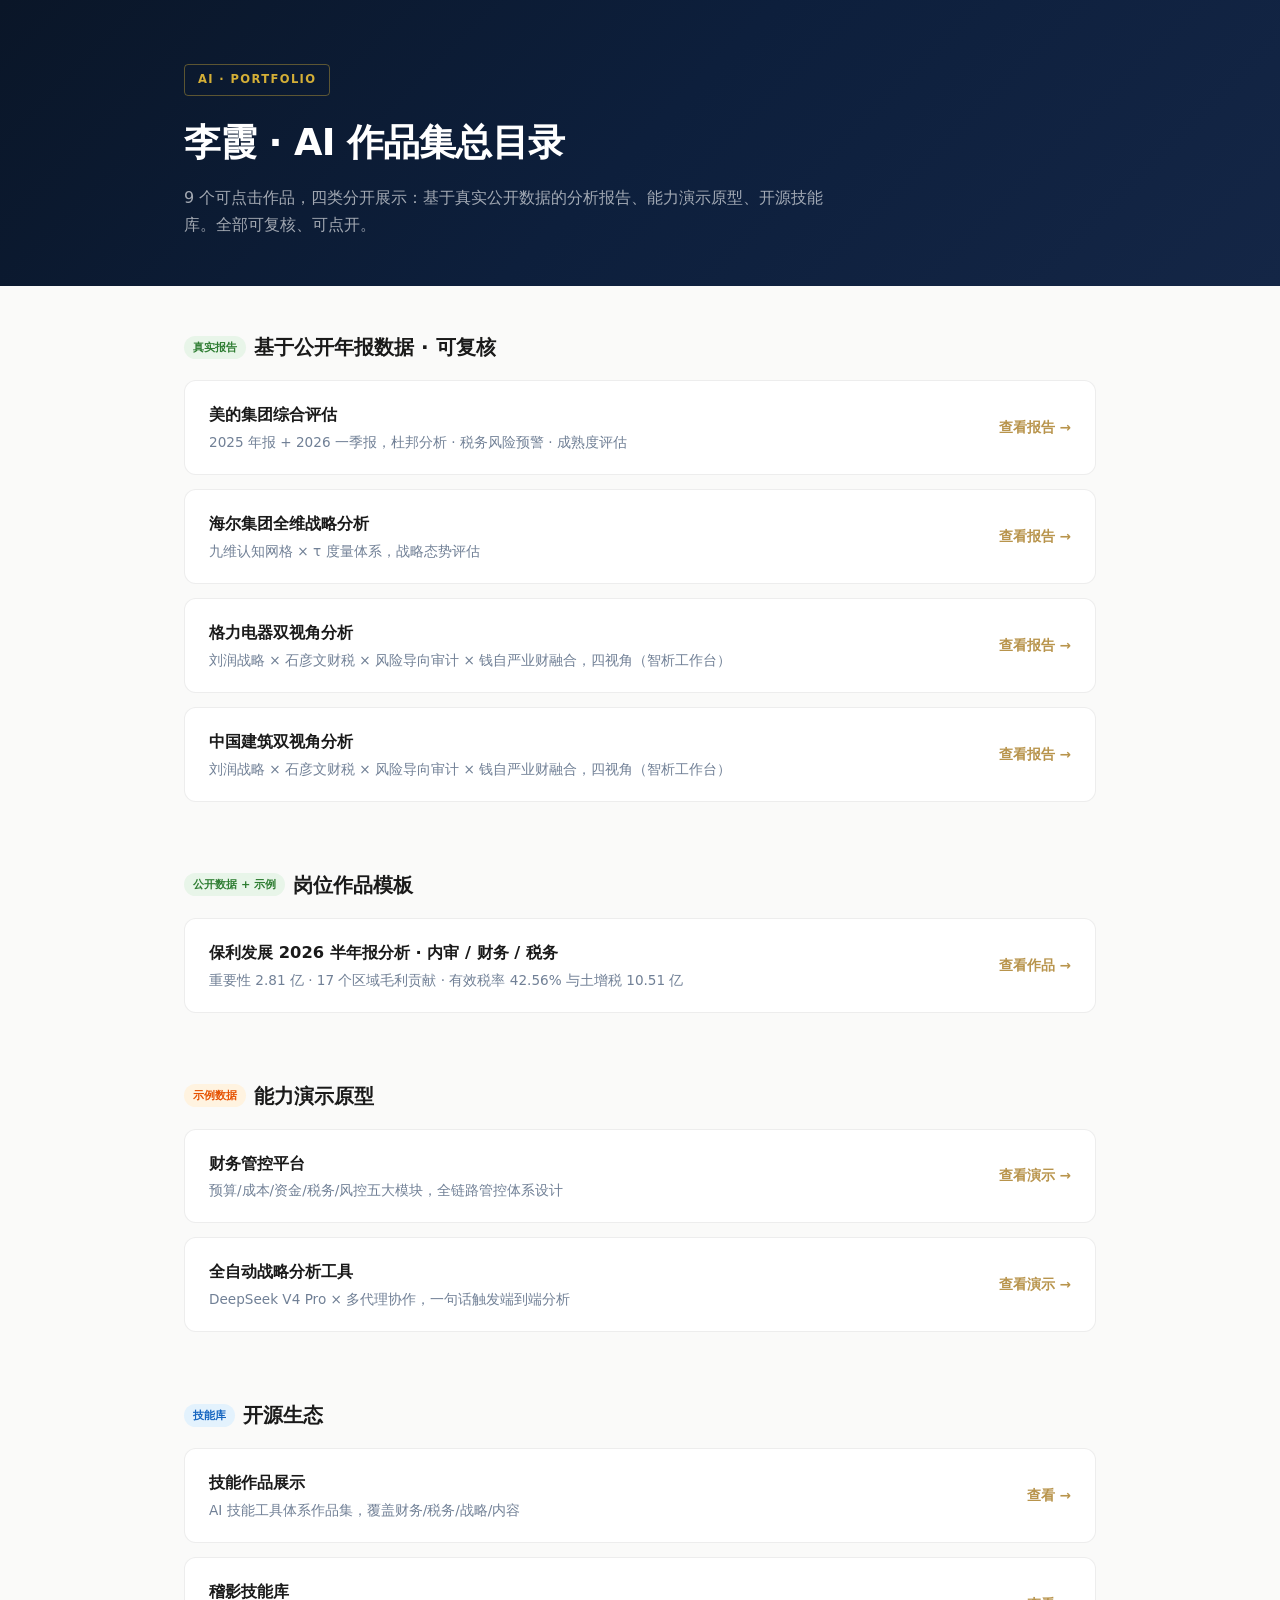
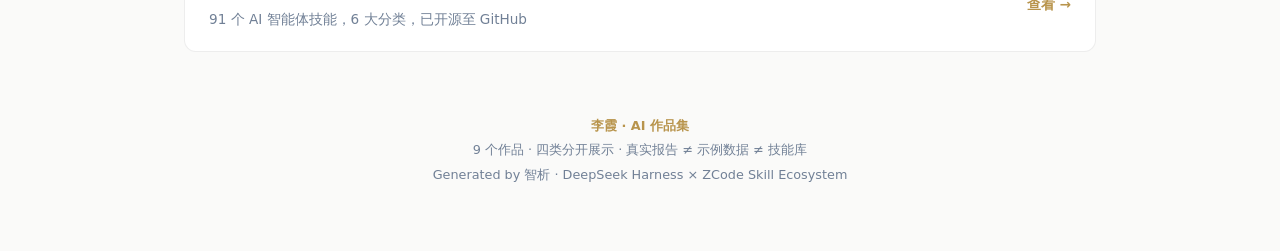
==== index.html @ 818b0b57 "fix: 落地页仅保留分析正文，移除页数与模板附录" ====
<!DOCTYPE html>
<html lang="zh-CN">
<head>
<meta charset="UTF-8">
<meta name="viewport" content="width=device-width, initial-scale=1.0">
<title>李霞 · AI 作品集总目录</title>
<style>
  :root {
    --navy:#0a1628; --navy-mid:#13203d; --gold:#b8944c; --gold-light:#d4af37;
    --bg:#fafaf9; --card:#ffffff; --text:#1a1a1a; --muted:#718096; --border:rgb(0 0 0/.07);
    --green:#2e7d32; --green-bg:#e8f5e9; --amber:#e65100; --amber-bg:#fff3e0; --blue:#1565c0; --blue-bg:#e3f2fd;
  }
  @media (prefers-color-scheme:dark){ :root{--bg:#0a1628;--card:#13203d;--text:#e2e8f0;--muted:#94a3b8;--border:rgb(255 255 255/.08);--green-bg:rgb(46 125 50/.2);--amber-bg:rgb(230 81 0/.2);--blue-bg:rgb(21 101 192/.2);} }
  *{margin:0;padding:0;box-sizing:border-box}
  body{font-family:"Inter",-apple-system,"Microsoft YaHei","PingFang SC",system-ui,sans-serif;background:var(--bg);color:var(--text);line-height:1.7;-webkit-font-smoothing:antialiased}
  .container{max-width:960px;margin:0 auto;padding:0 24px}
  header{background:linear-gradient(135deg,var(--navy),#0d1f3c 50%,#142646);color:#fff;padding:64px 0 48px}
  header h1{font-size:clamp(1.7rem,4vw,2.3rem);font-weight:700;letter-spacing:-.02em;margin-bottom:10px}
  header .sub{color:rgb(255 255 255/.62);max-width:640px}
  .badge{display:inline-block;font-size:.72rem;font-weight:600;letter-spacing:.12em;padding:5px 13px;border-radius:4px;border:1px solid rgb(212 175 55/.4);color:var(--gold-light);margin-bottom:16px}
  .section{padding:44px 0 8px}
  .section h2{font-size:1.25rem;font-weight:600;margin-bottom:16px;display:flex;align-items:center;gap:8px}
  .tag{font-size:.7rem;font-weight:600;padding:2px 9px;border-radius:20px}
  .tag.green{background:var(--green-bg);color:var(--green)}
  .tag.amber{background:var(--amber-bg);color:var(--amber)}
  .tag.blue{background:var(--blue-bg);color:var(--blue)}
  .card{background:var(--card);border:1px solid var(--border);border-radius:12px;padding:20px 24px;margin-bottom:14px;display:flex;justify-content:space-between;align-items:center;gap:16px;flex-wrap:wrap}
  .card .t{font-weight:600;font-size:1.02rem}
  .card .d{color:var(--muted);font-size:.85rem;margin-top:2px;max-width:560px}
  .card a{color:var(--gold);text-decoration:none;font-size:.85rem;font-weight:600;white-space:nowrap}
  .card a:hover{text-decoration:underline}
  footer{padding:40px 0 64px;text-align:center;color:var(--muted);font-size:.8rem;line-height:1.9}
  footer .brand{color:var(--gold);font-weight:600}
</style>
</head>
<body>
<header>
  <div class="container">
    <span class="badge">AI · PORTFOLIO</span>
    <h1>李霞 · AI 作品集总目录</h1>
    <div class="sub">9 个可点击作品，四类分开展示：基于真实公开数据的分析报告、能力演示原型、开源技能库。全部可复核、可点开。</div>
  </div>
</header>

<div class="container">

  <div class="section">
    <h2><span class="tag green">真实报告</span> 基于公开年报数据 · 可复核</h2>
    <div class="card">
      <div><div class="t">美的集团综合评估</div><div class="d">2025 年报 + 2026 一季报，杜邦分析 · 税务风险预警 · 成熟度评估</div></div>
      <a href="https://vane1981-2011.github.io/zcode-portfolio/midea-analysis">查看报告 →</a>
    </div>
    <div class="card">
      <div><div class="t">海尔集团全维战略分析</div><div class="d">九维认知网格 × τ 度量体系，战略态势评估</div></div>
      <a href="https://vane1981-2011.github.io/haier-analysis/">查看报告 →</a>
    </div>
    <div class="card">
      <div><div class="t">格力电器双视角分析</div><div class="d">刘润战略 × 石彦文财税 × 风险导向审计 × 钱自严业财融合，四视角（智析工作台）</div></div>
      <a href="https://vane1981-2011.github.io/zhixi-showcase/">查看报告 →</a>
    </div>
    <div class="card">
      <div><div class="t">中国建筑双视角分析</div><div class="d">刘润战略 × 石彦文财税 × 风险导向审计 × 钱自严业财融合，四视角（智析工作台）</div></div>
      <a href="https://vane1981-2011.github.io/zhixi-cscec/">查看报告 →</a>
    </div>
  </div>

  <div class="section">
    <h2><span class="tag green">公开数据 + 示例</span> 岗位作品模板</h2>
    <div class="card">
      <div><div class="t">保利发展 2026 半年报分析 · 内审 / 财务 / 税务</div><div class="d">重要性 2.81 亿 · 17 个区域毛利贡献 · 有效税率 42.56% 与土增税 10.51 亿</div></div>
      <a href="https://vane1981-2011.github.io/portfolio-index/portfolio-templates/">查看作品 →</a>
    </div>
  </div>

  <div class="section">
    <h2><span class="tag amber">示例数据</span> 能力演示原型</h2>
    <div class="card">
      <div><div class="t">财务管控平台</div><div class="d">预算/成本/资金/税务/风控五大模块，全链路管控体系设计</div></div>
      <a href="https://vane1981-2011.github.io/strategic-analyst-showcase/dashboard.html">查看演示 →</a>
    </div>
    <div class="card">
      <div><div class="t">全自动战略分析工具</div><div class="d">DeepSeek V4 Pro × 多代理协作，一句话触发端到端分析</div></div>
      <a href="https://vane1981-2011.github.io/strategic-analyst-showcase/">查看演示 →</a>
    </div>
  </div>

  <div class="section">
    <h2><span class="tag blue">技能库</span> 开源生态</h2>
    <div class="card">
      <div><div class="t">技能作品展示</div><div class="d">AI 技能工具体系作品集，覆盖财务/税务/战略/内容</div></div>
      <a href="https://vane1981-2011.github.io/zcode-portfolio/">查看 →</a>
    </div>
    <div class="card">
      <div><div class="t">稽影技能库</div><div class="d">91 个 AI 智能体技能，6 大分类，已开源至 GitHub</div></div>
      <a href="https://vane1981-2011.github.io/skill-showcase/">查看 →</a>
    </div>
  </div>

</div>

<footer>
  <div class="container">
    <span class="brand">李霞 · AI 作品集</span><br>
    9 个作品 · 四类分开展示 · 真实报告 ≠ 示例数据 ≠ 技能库<br>
    Generated by 智析 · DeepSeek Harness × ZCode Skill Ecosystem
  </div>
</footer>
</body>
</html>
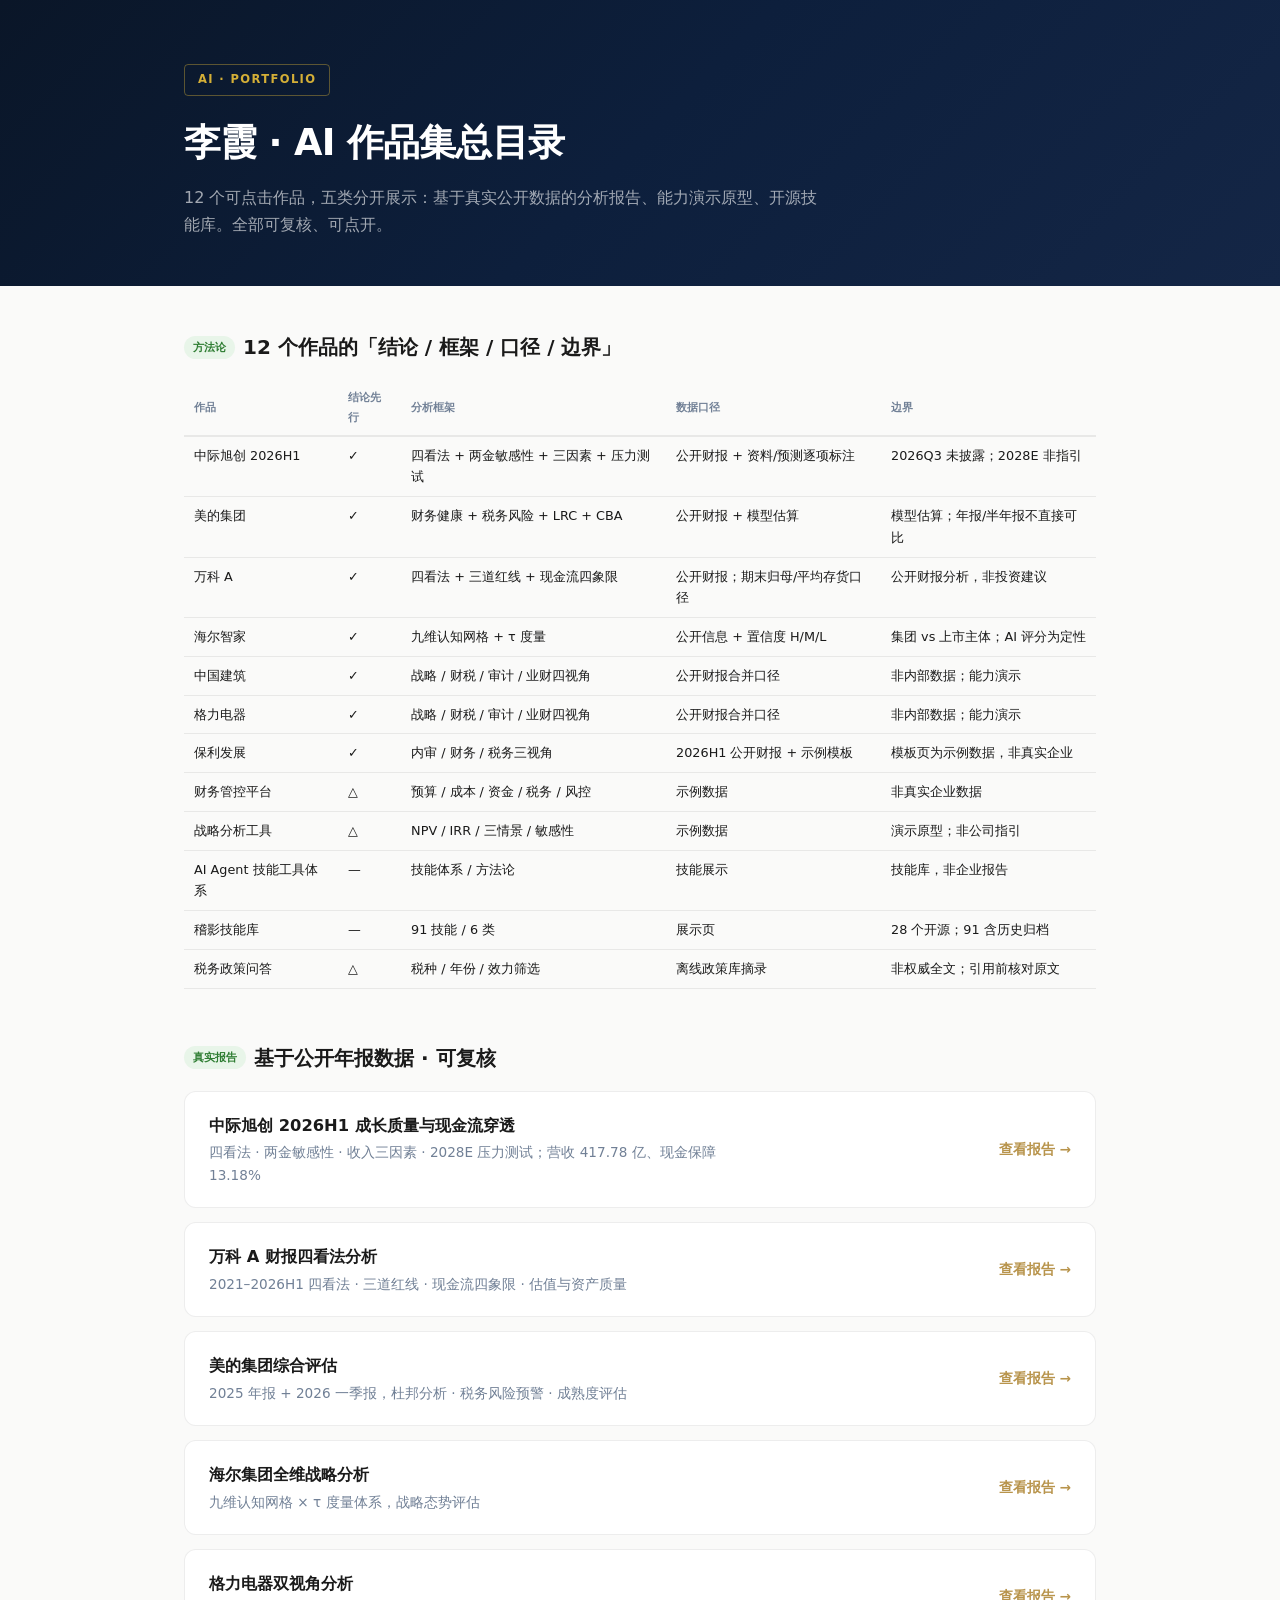
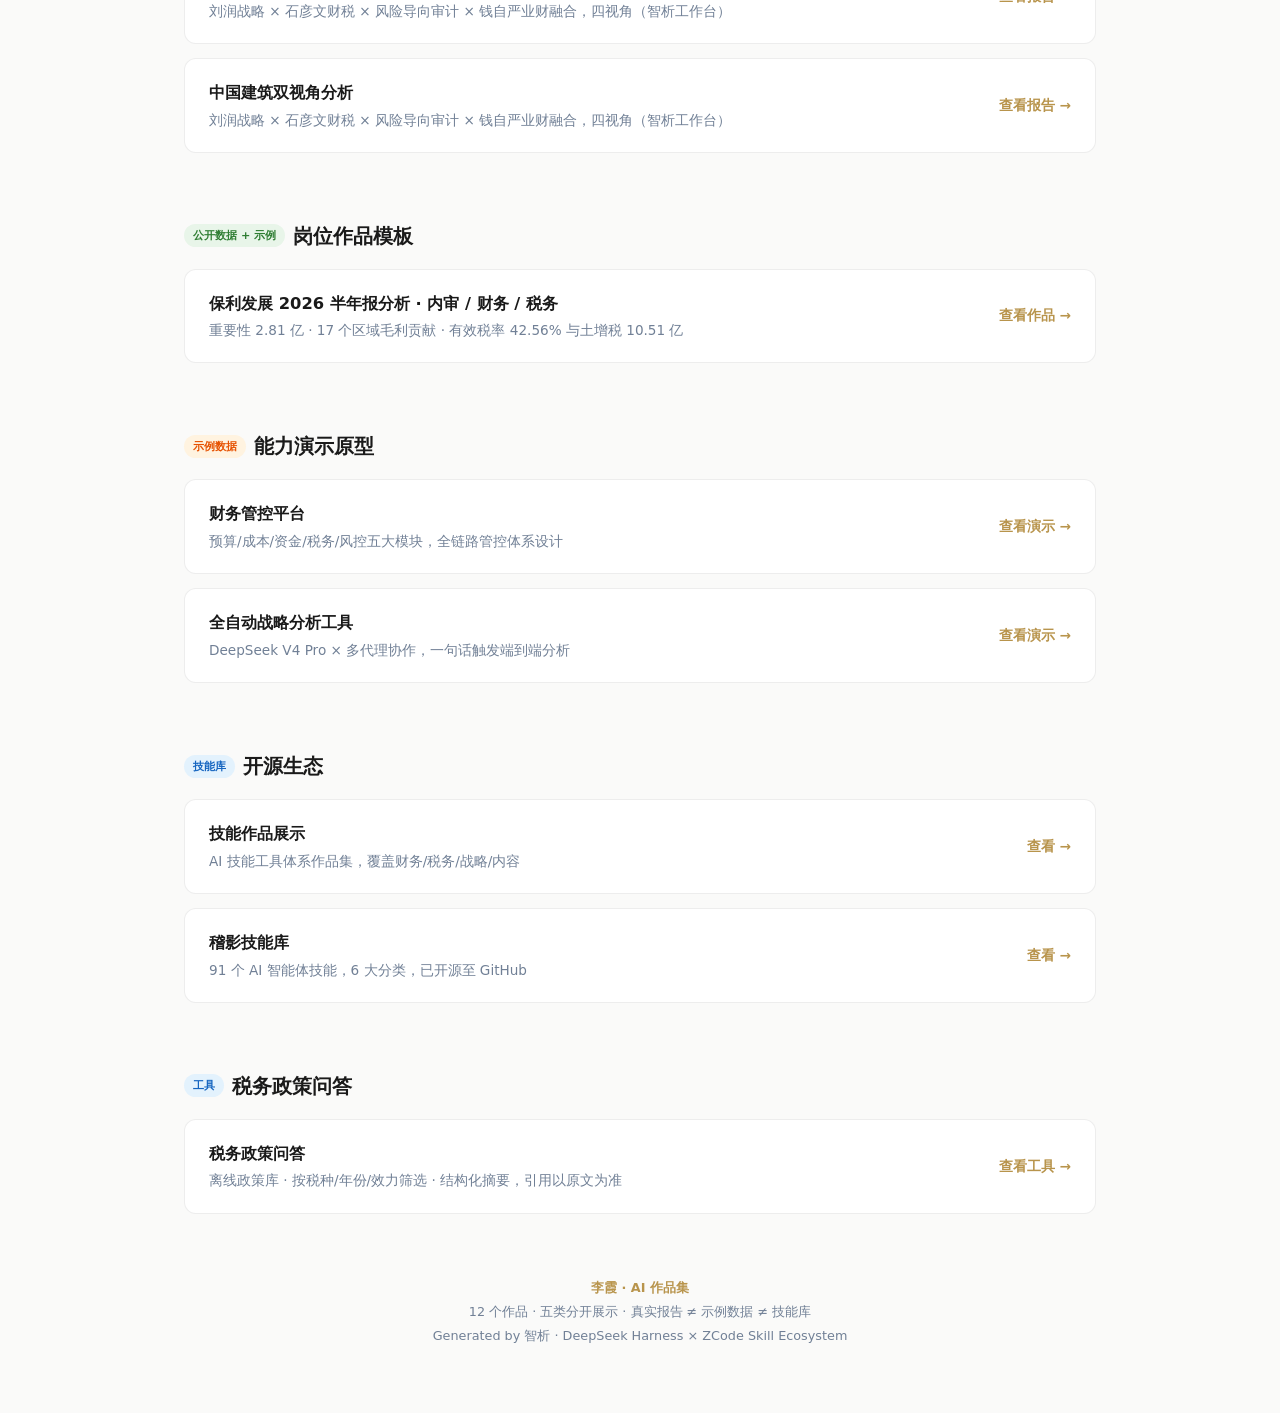
==== commit f415aa53: "feat: 补至 12 作品 + 方法论地图" ====
--- a/index.html
+++ b/index.html
@@ -31,6 +31,9 @@
   .card a:hover{text-decoration:underline}
   footer{padding:40px 0 64px;text-align:center;color:var(--muted);font-size:.8rem;line-height:1.9}
   footer .brand{color:var(--gold);font-weight:600}
+  table{width:100%;border-collapse:collapse;font-size:.8rem}
+  th{text-align:left;color:var(--muted);font-size:.7rem;padding:8px 10px;border-bottom:2px solid var(--border)}
+  td{padding:8px 10px;border-bottom:1px solid var(--border);vertical-align:top}
 </style>
 </head>
 <body>
@@ -38,14 +41,45 @@
   <div class="container">
     <span class="badge">AI · PORTFOLIO</span>
     <h1>李霞 · AI 作品集总目录</h1>
-    <div class="sub">9 个可点击作品，四类分开展示：基于真实公开数据的分析报告、能力演示原型、开源技能库。全部可复核、可点开。</div>
+    <div class="sub">12 个可点击作品，五类分开展示：基于真实公开数据的分析报告、能力演示原型、开源技能库。全部可复核、可点开。</div>
   </div>
 </header>
 
 <div class="container">
 
   <div class="section">
+    <h2><span class="tag green">方法论</span> 12 个作品的「结论 / 框架 / 口径 / 边界」</h2>
+    <div style="overflow-x:auto;">
+      <table>
+        <thead><tr><th>作品</th><th>结论先行</th><th>分析框架</th><th>数据口径</th><th>边界</th></tr></thead>
+        <tbody>
+          <tr><td>中际旭创 2026H1</td><td>✓</td><td>四看法 + 两金敏感性 + 三因素 + 压力测试</td><td>公开财报 + 资料/预测逐项标注</td><td>2026Q3 未披露；2028E 非指引</td></tr>
+          <tr><td>美的集团</td><td>✓</td><td>财务健康 + 税务风险 + LRC + CBA</td><td>公开财报 + 模型估算</td><td>模型估算；年报/半年报不直接可比</td></tr>
+          <tr><td>万科 A</td><td>✓</td><td>四看法 + 三道红线 + 现金流四象限</td><td>公开财报；期末归母/平均存货口径</td><td>公开财报分析，非投资建议</td></tr>
+          <tr><td>海尔智家</td><td>✓</td><td>九维认知网格 + τ 度量</td><td>公开信息 + 置信度 H/M/L</td><td>集团 vs 上市主体；AI 评分为定性</td></tr>
+          <tr><td>中国建筑</td><td>✓</td><td>战略 / 财税 / 审计 / 业财四视角</td><td>公开财报合并口径</td><td>非内部数据；能力演示</td></tr>
+          <tr><td>格力电器</td><td>✓</td><td>战略 / 财税 / 审计 / 业财四视角</td><td>公开财报合并口径</td><td>非内部数据；能力演示</td></tr>
+          <tr><td>保利发展</td><td>✓</td><td>内审 / 财务 / 税务三视角</td><td>2026H1 公开财报 + 示例模板</td><td>模板页为示例数据，非真实企业</td></tr>
+          <tr><td>财务管控平台</td><td>△</td><td>预算 / 成本 / 资金 / 税务 / 风控</td><td>示例数据</td><td>非真实企业数据</td></tr>
+          <tr><td>战略分析工具</td><td>△</td><td>NPV / IRR / 三情景 / 敏感性</td><td>示例数据</td><td>演示原型；非公司指引</td></tr>
+          <tr><td>AI Agent 技能工具体系</td><td>—</td><td>技能体系 / 方法论</td><td>技能展示</td><td>技能库，非企业报告</td></tr>
+          <tr><td>稽影技能库</td><td>—</td><td>91 技能 / 6 类</td><td>展示页</td><td>28 个开源；91 含历史归档</td></tr>
+          <tr><td>税务政策问答</td><td>△</td><td>税种 / 年份 / 效力筛选</td><td>离线政策库摘录</td><td>非权威全文；引用前核对原文</td></tr>
+        </tbody>
+      </table>
+    </div>
+  </div>
+
+  <div class="section">
     <h2><span class="tag green">真实报告</span> 基于公开年报数据 · 可复核</h2>
+    <div class="card">
+      <div><div class="t">中际旭创 2026H1 成长质量与现金流穿透</div><div class="d">四看法 · 两金敏感性 · 收入三因素 · 2028E 压力测试；营收 417.78 亿、现金保障 13.18%</div></div>
+      <a href="https://vane1981-2011.github.io/zcode-portfolio/innolight-analysis.html">查看报告 →</a>
+    </div>
+    <div class="card">
+      <div><div class="t">万科 A 财报四看法分析</div><div class="d">2021–2026H1 四看法 · 三道红线 · 现金流四象限 · 估值与资产质量</div></div>
+      <a href="https://vane1981-2011.github.io/vanke-four-views-showcase/">查看报告 →</a>
+    </div>
     <div class="card">
       <div><div class="t">美的集团综合评估</div><div class="d">2025 年报 + 2026 一季报，杜邦分析 · 税务风险预警 · 成熟度评估</div></div>
       <a href="https://vane1981-2011.github.io/zcode-portfolio/midea-analysis">查看报告 →</a>
@@ -96,12 +130,20 @@
     </div>
   </div>
 
+  <div class="section">
+    <h2><span class="tag blue">工具</span> 税务政策问答</h2>
+    <div class="card">
+      <div><div class="t">税务政策问答</div><div class="d">离线政策库 · 按税种/年份/效力筛选 · 结构化摘要，引用以原文为准</div></div>
+      <a href="https://vane1981-2011.github.io/tax-policy-qa/">查看工具 →</a>
+    </div>
+  </div>
+
 </div>
 
 <footer>
   <div class="container">
     <span class="brand">李霞 · AI 作品集</span><br>
-    9 个作品 · 四类分开展示 · 真实报告 ≠ 示例数据 ≠ 技能库<br>
+    12 个作品 · 五类分开展示 · 真实报告 ≠ 示例数据 ≠ 技能库<br>
     Generated by 智析 · DeepSeek Harness × ZCode Skill Ecosystem
   </div>
 </footer>
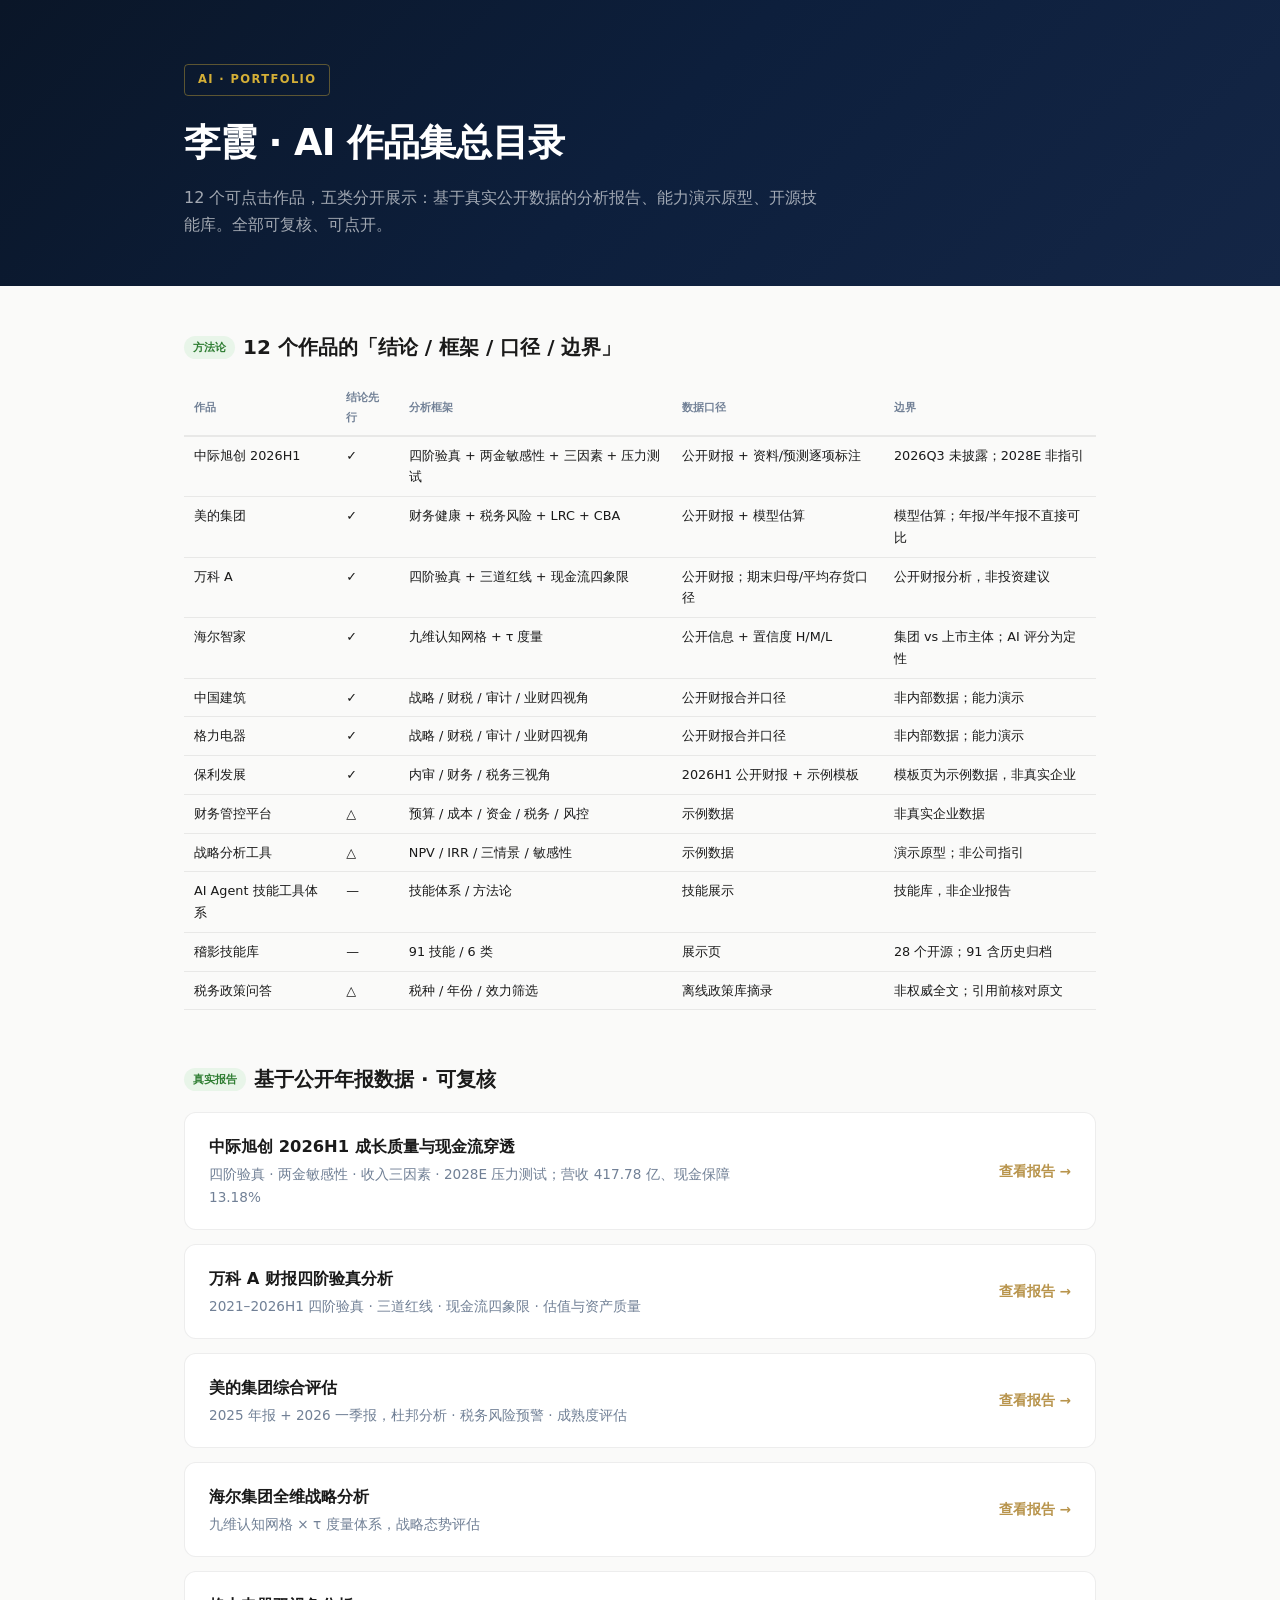
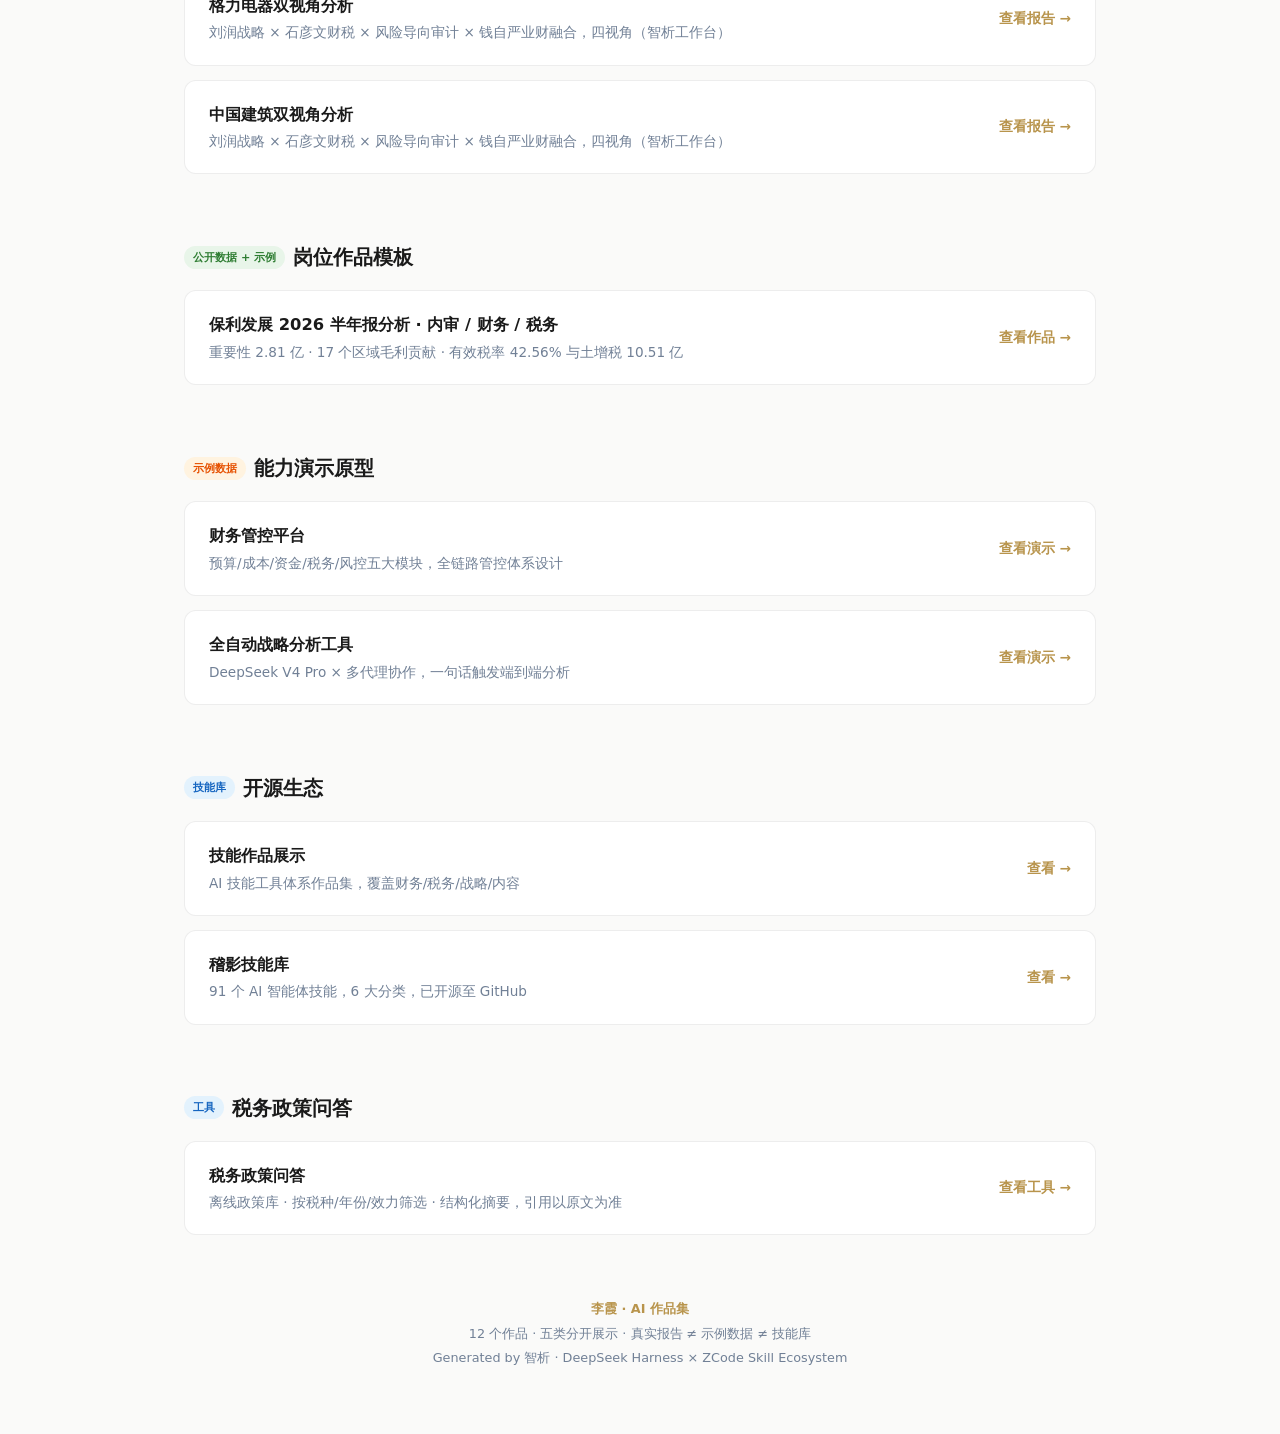
==== commit 8062ae51: "docs: 12 作品标签同步为「四阶验真」" ====
--- a/index.html
+++ b/index.html
@@ -53,9 +53,9 @@
       <table>
         <thead><tr><th>作品</th><th>结论先行</th><th>分析框架</th><th>数据口径</th><th>边界</th></tr></thead>
         <tbody>
-          <tr><td>中际旭创 2026H1</td><td>✓</td><td>四看法 + 两金敏感性 + 三因素 + 压力测试</td><td>公开财报 + 资料/预测逐项标注</td><td>2026Q3 未披露；2028E 非指引</td></tr>
+          <tr><td>中际旭创 2026H1</td><td>✓</td><td>四阶验真 + 两金敏感性 + 三因素 + 压力测试</td><td>公开财报 + 资料/预测逐项标注</td><td>2026Q3 未披露；2028E 非指引</td></tr>
           <tr><td>美的集团</td><td>✓</td><td>财务健康 + 税务风险 + LRC + CBA</td><td>公开财报 + 模型估算</td><td>模型估算；年报/半年报不直接可比</td></tr>
-          <tr><td>万科 A</td><td>✓</td><td>四看法 + 三道红线 + 现金流四象限</td><td>公开财报；期末归母/平均存货口径</td><td>公开财报分析，非投资建议</td></tr>
+          <tr><td>万科 A</td><td>✓</td><td>四阶验真 + 三道红线 + 现金流四象限</td><td>公开财报；期末归母/平均存货口径</td><td>公开财报分析，非投资建议</td></tr>
           <tr><td>海尔智家</td><td>✓</td><td>九维认知网格 + τ 度量</td><td>公开信息 + 置信度 H/M/L</td><td>集团 vs 上市主体；AI 评分为定性</td></tr>
           <tr><td>中国建筑</td><td>✓</td><td>战略 / 财税 / 审计 / 业财四视角</td><td>公开财报合并口径</td><td>非内部数据；能力演示</td></tr>
           <tr><td>格力电器</td><td>✓</td><td>战略 / 财税 / 审计 / 业财四视角</td><td>公开财报合并口径</td><td>非内部数据；能力演示</td></tr>
@@ -73,11 +73,11 @@
   <div class="section">
     <h2><span class="tag green">真实报告</span> 基于公开年报数据 · 可复核</h2>
     <div class="card">
-      <div><div class="t">中际旭创 2026H1 成长质量与现金流穿透</div><div class="d">四看法 · 两金敏感性 · 收入三因素 · 2028E 压力测试；营收 417.78 亿、现金保障 13.18%</div></div>
+      <div><div class="t">中际旭创 2026H1 成长质量与现金流穿透</div><div class="d">四阶验真 · 两金敏感性 · 收入三因素 · 2028E 压力测试；营收 417.78 亿、现金保障 13.18%</div></div>
       <a href="https://vane1981-2011.github.io/zcode-portfolio/innolight-analysis.html">查看报告 →</a>
     </div>
     <div class="card">
-      <div><div class="t">万科 A 财报四看法分析</div><div class="d">2021–2026H1 四看法 · 三道红线 · 现金流四象限 · 估值与资产质量</div></div>
+      <div><div class="t">万科 A 财报四阶验真分析</div><div class="d">2021–2026H1 四阶验真 · 三道红线 · 现金流四象限 · 估值与资产质量</div></div>
       <a href="https://vane1981-2011.github.io/vanke-four-views-showcase/">查看报告 →</a>
     </div>
     <div class="card">
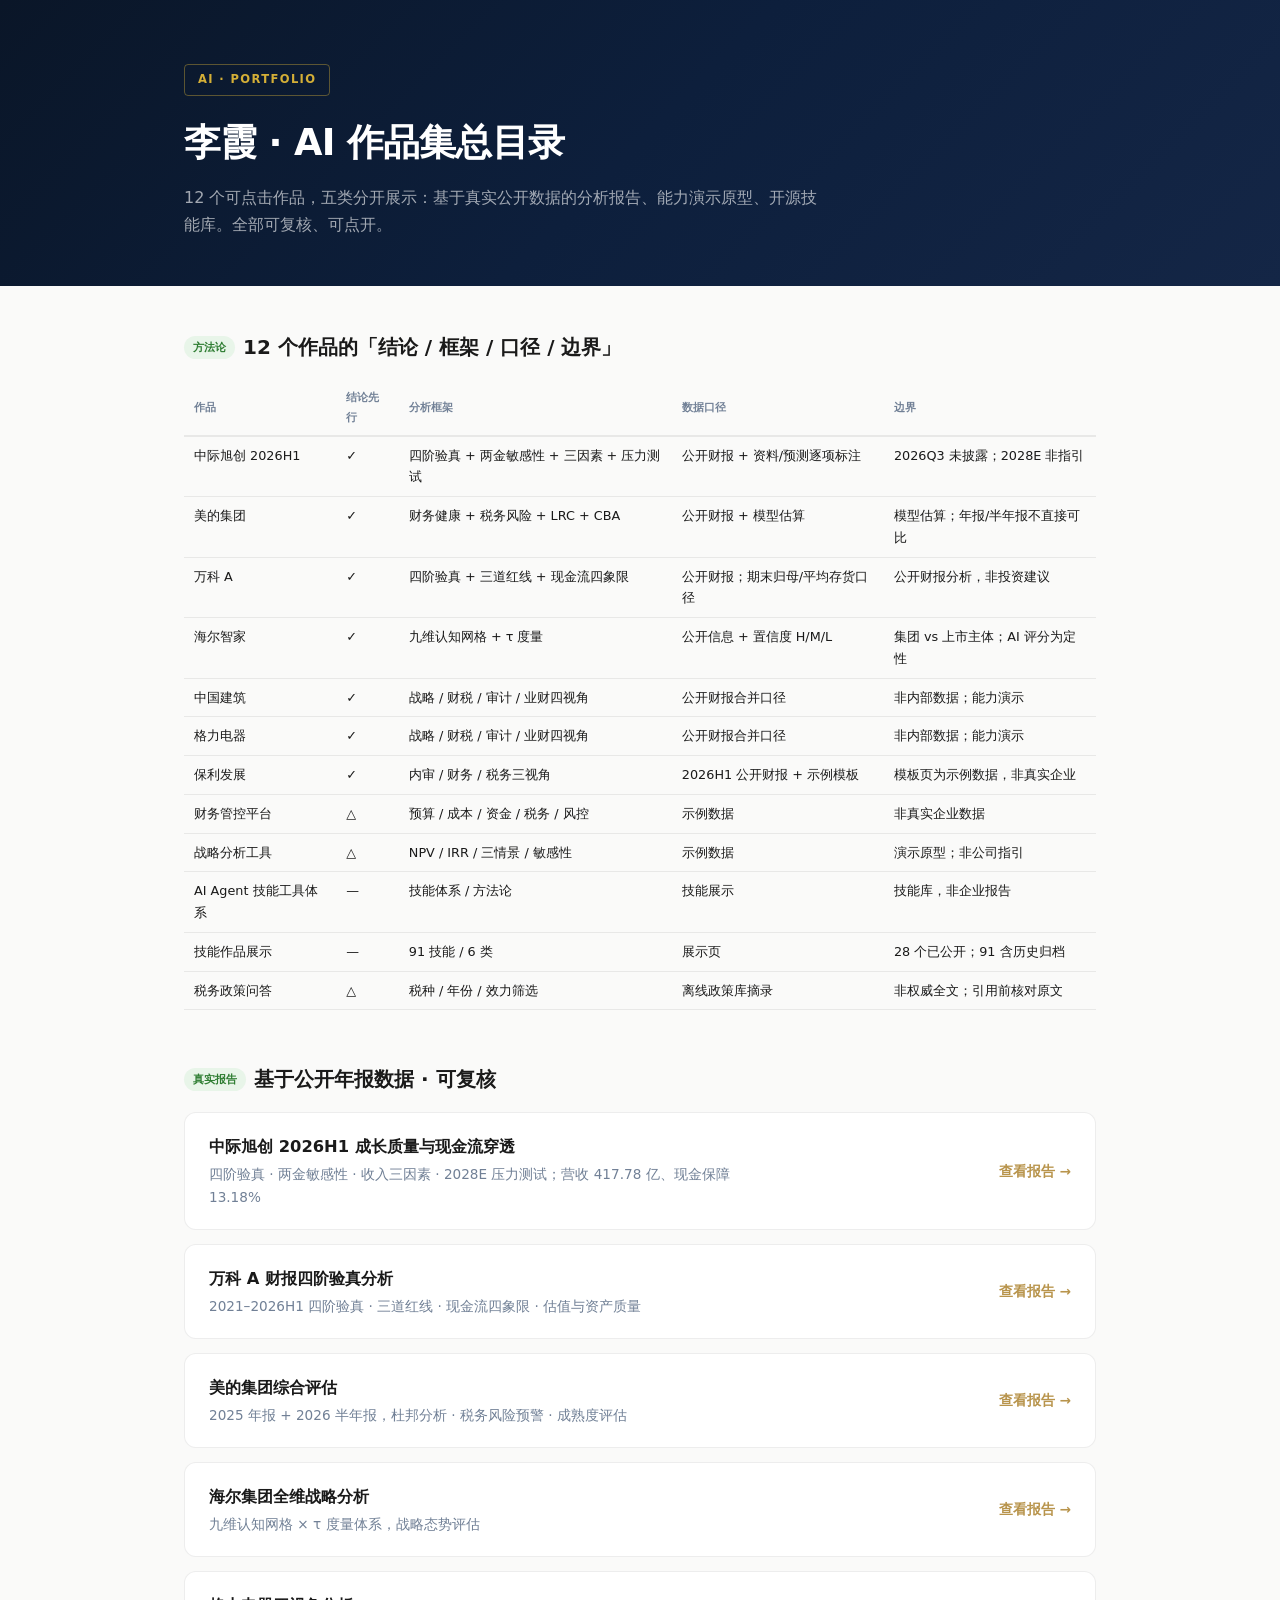
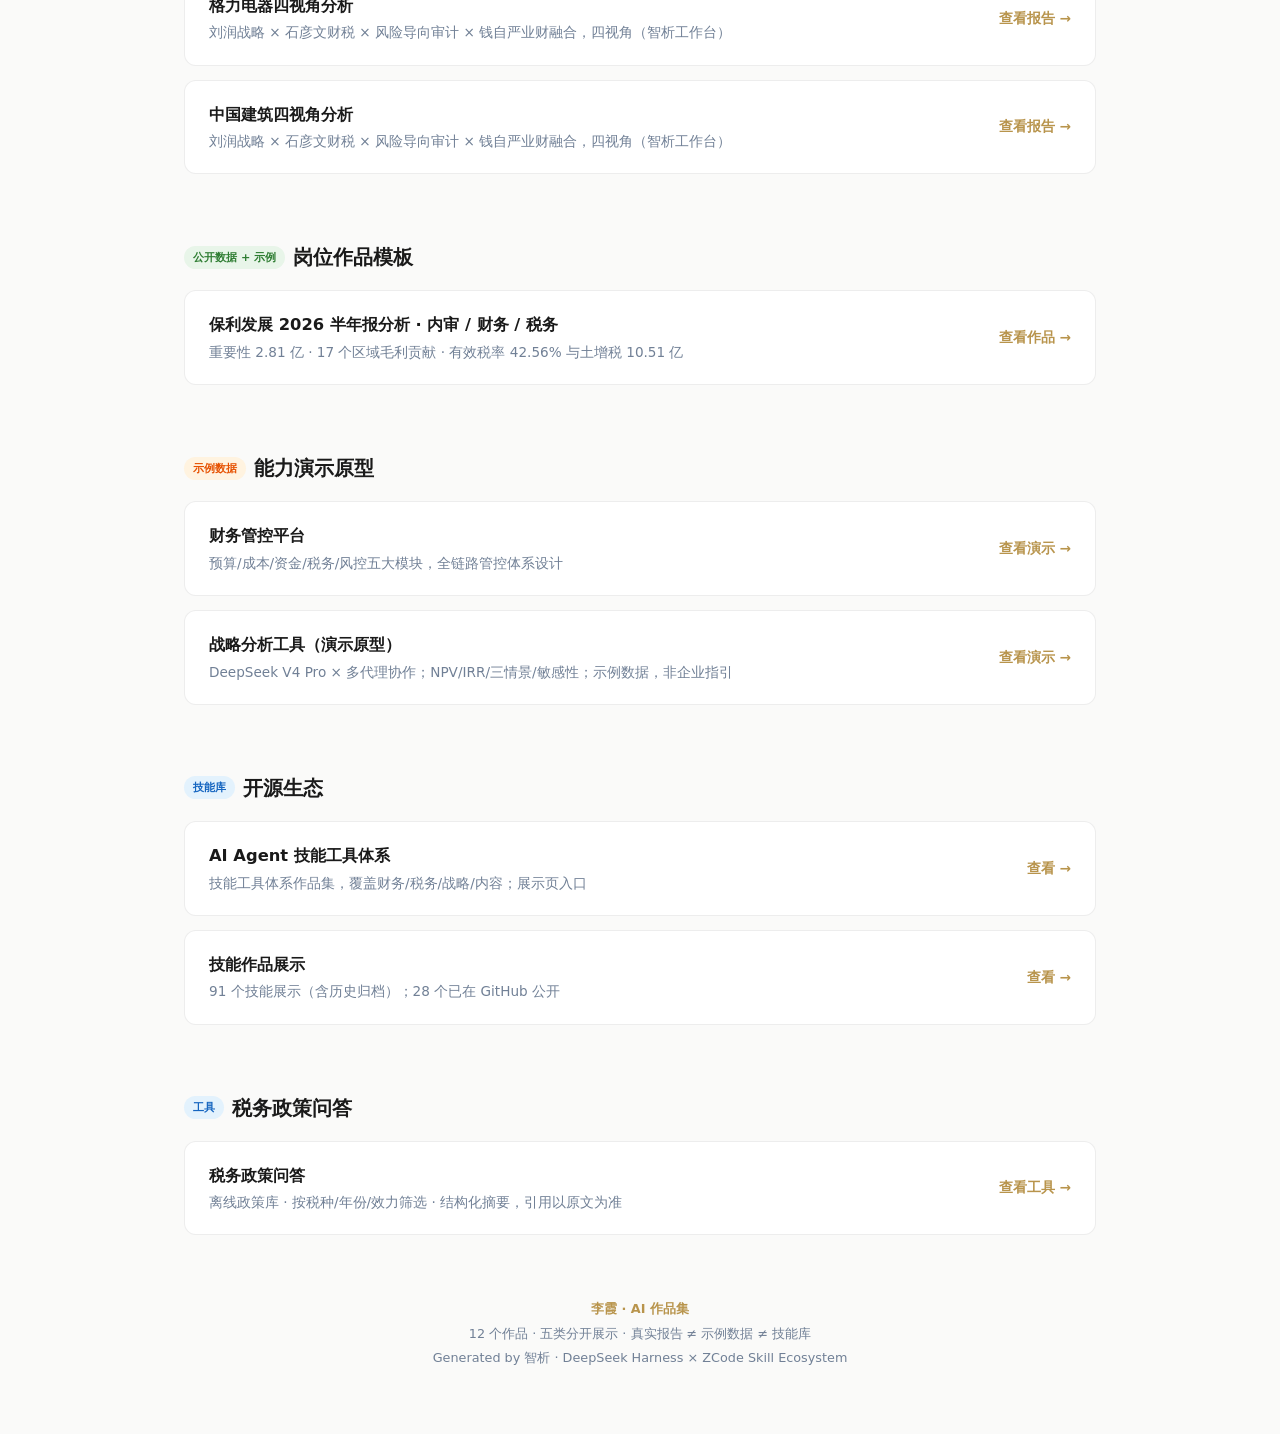
==== commit afd75b97: "fix: 索引卡片期次/视角/演示标注/链接与简历对齐" ====
--- a/index.html
+++ b/index.html
@@ -63,7 +63,7 @@
           <tr><td>财务管控平台</td><td>△</td><td>预算 / 成本 / 资金 / 税务 / 风控</td><td>示例数据</td><td>非真实企业数据</td></tr>
           <tr><td>战略分析工具</td><td>△</td><td>NPV / IRR / 三情景 / 敏感性</td><td>示例数据</td><td>演示原型；非公司指引</td></tr>
           <tr><td>AI Agent 技能工具体系</td><td>—</td><td>技能体系 / 方法论</td><td>技能展示</td><td>技能库，非企业报告</td></tr>
-          <tr><td>稽影技能库</td><td>—</td><td>91 技能 / 6 类</td><td>展示页</td><td>28 个开源；91 含历史归档</td></tr>
+          <tr><td>技能作品展示</td><td>—</td><td>91 技能 / 6 类</td><td>展示页</td><td>28 个已公开；91 含历史归档</td></tr>
           <tr><td>税务政策问答</td><td>△</td><td>税种 / 年份 / 效力筛选</td><td>离线政策库摘录</td><td>非权威全文；引用前核对原文</td></tr>
         </tbody>
       </table>
@@ -81,19 +81,19 @@
       <a href="https://vane1981-2011.github.io/vanke-four-views-showcase/">查看报告 →</a>
     </div>
     <div class="card">
-      <div><div class="t">美的集团综合评估</div><div class="d">2025 年报 + 2026 一季报，杜邦分析 · 税务风险预警 · 成熟度评估</div></div>
-      <a href="https://vane1981-2011.github.io/zcode-portfolio/midea-analysis">查看报告 →</a>
+      <div><div class="t">美的集团综合评估</div><div class="d">2025 年报 + 2026 半年报，杜邦分析 · 税务风险预警 · 成熟度评估</div></div>
+      <a href="https://vane1981-2011.github.io/zcode-portfolio/midea-analysis.html">查看报告 →</a>
     </div>
     <div class="card">
       <div><div class="t">海尔集团全维战略分析</div><div class="d">九维认知网格 × τ 度量体系，战略态势评估</div></div>
       <a href="https://vane1981-2011.github.io/haier-analysis/">查看报告 →</a>
     </div>
     <div class="card">
-      <div><div class="t">格力电器双视角分析</div><div class="d">刘润战略 × 石彦文财税 × 风险导向审计 × 钱自严业财融合，四视角（智析工作台）</div></div>
+      <div><div class="t">格力电器四视角分析</div><div class="d">刘润战略 × 石彦文财税 × 风险导向审计 × 钱自严业财融合，四视角（智析工作台）</div></div>
       <a href="https://vane1981-2011.github.io/zhixi-showcase/">查看报告 →</a>
     </div>
     <div class="card">
-      <div><div class="t">中国建筑双视角分析</div><div class="d">刘润战略 × 石彦文财税 × 风险导向审计 × 钱自严业财融合，四视角（智析工作台）</div></div>
+      <div><div class="t">中国建筑四视角分析</div><div class="d">刘润战略 × 石彦文财税 × 风险导向审计 × 钱自严业财融合，四视角（智析工作台）</div></div>
       <a href="https://vane1981-2011.github.io/zhixi-cscec/">查看报告 →</a>
     </div>
   </div>
@@ -110,10 +110,10 @@
     <h2><span class="tag amber">示例数据</span> 能力演示原型</h2>
     <div class="card">
       <div><div class="t">财务管控平台</div><div class="d">预算/成本/资金/税务/风控五大模块，全链路管控体系设计</div></div>
-      <a href="https://vane1981-2011.github.io/strategic-analyst-showcase/dashboard.html">查看演示 →</a>
+      <a href="https://vane1981-2011.github.io/finance-platform/">查看演示 →</a>
     </div>
     <div class="card">
-      <div><div class="t">全自动战略分析工具</div><div class="d">DeepSeek V4 Pro × 多代理协作，一句话触发端到端分析</div></div>
+      <div><div class="t">战略分析工具（演示原型）</div><div class="d">DeepSeek V4 Pro × 多代理协作；NPV/IRR/三情景/敏感性；示例数据，非企业指引</div></div>
       <a href="https://vane1981-2011.github.io/strategic-analyst-showcase/">查看演示 →</a>
     </div>
   </div>
@@ -121,11 +121,11 @@
   <div class="section">
     <h2><span class="tag blue">技能库</span> 开源生态</h2>
     <div class="card">
-      <div><div class="t">技能作品展示</div><div class="d">AI 技能工具体系作品集，覆盖财务/税务/战略/内容</div></div>
+      <div><div class="t">AI Agent 技能工具体系</div><div class="d">技能工具体系作品集，覆盖财务/税务/战略/内容；展示页入口</div></div>
       <a href="https://vane1981-2011.github.io/zcode-portfolio/">查看 →</a>
     </div>
     <div class="card">
-      <div><div class="t">稽影技能库</div><div class="d">91 个 AI 智能体技能，6 大分类，已开源至 GitHub</div></div>
+      <div><div class="t">技能作品展示</div><div class="d">91 个技能展示（含历史归档）；28 个已在 GitHub 公开</div></div>
       <a href="https://vane1981-2011.github.io/skill-showcase/">查看 →</a>
     </div>
   </div>
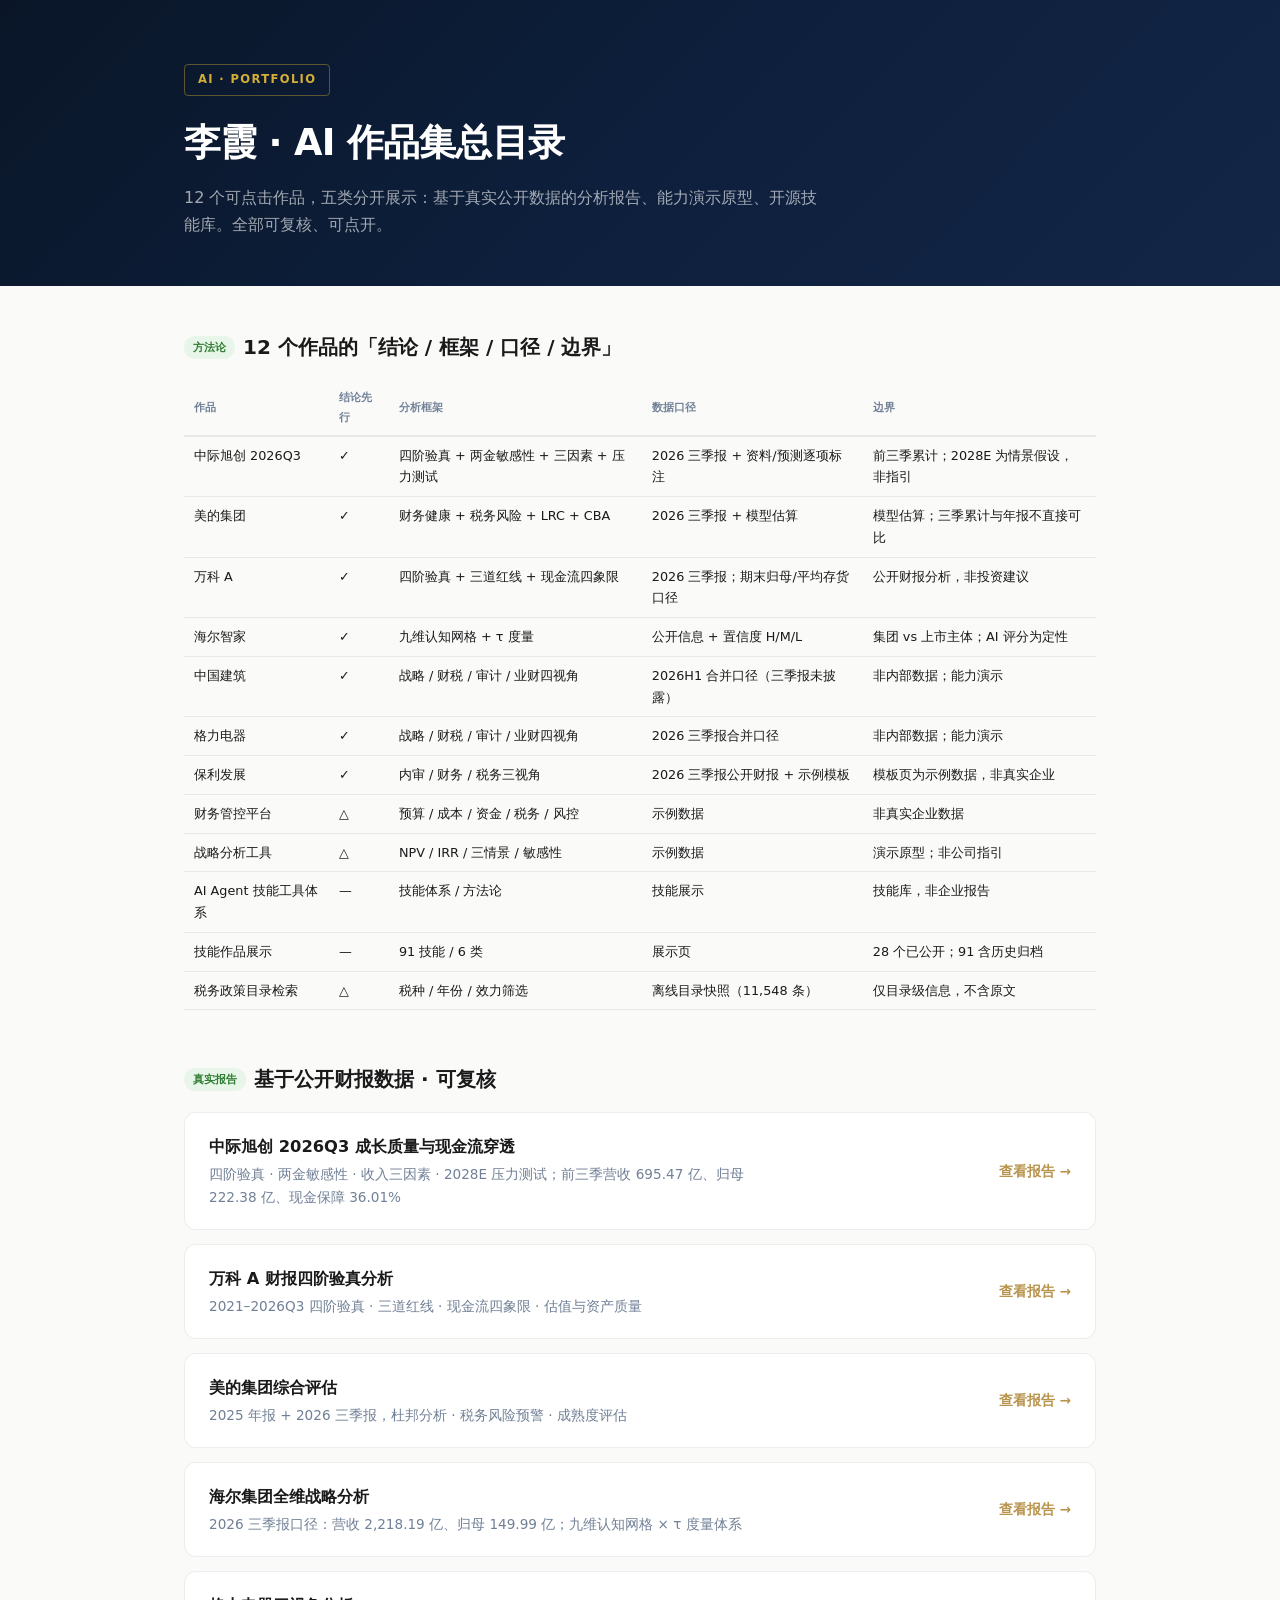
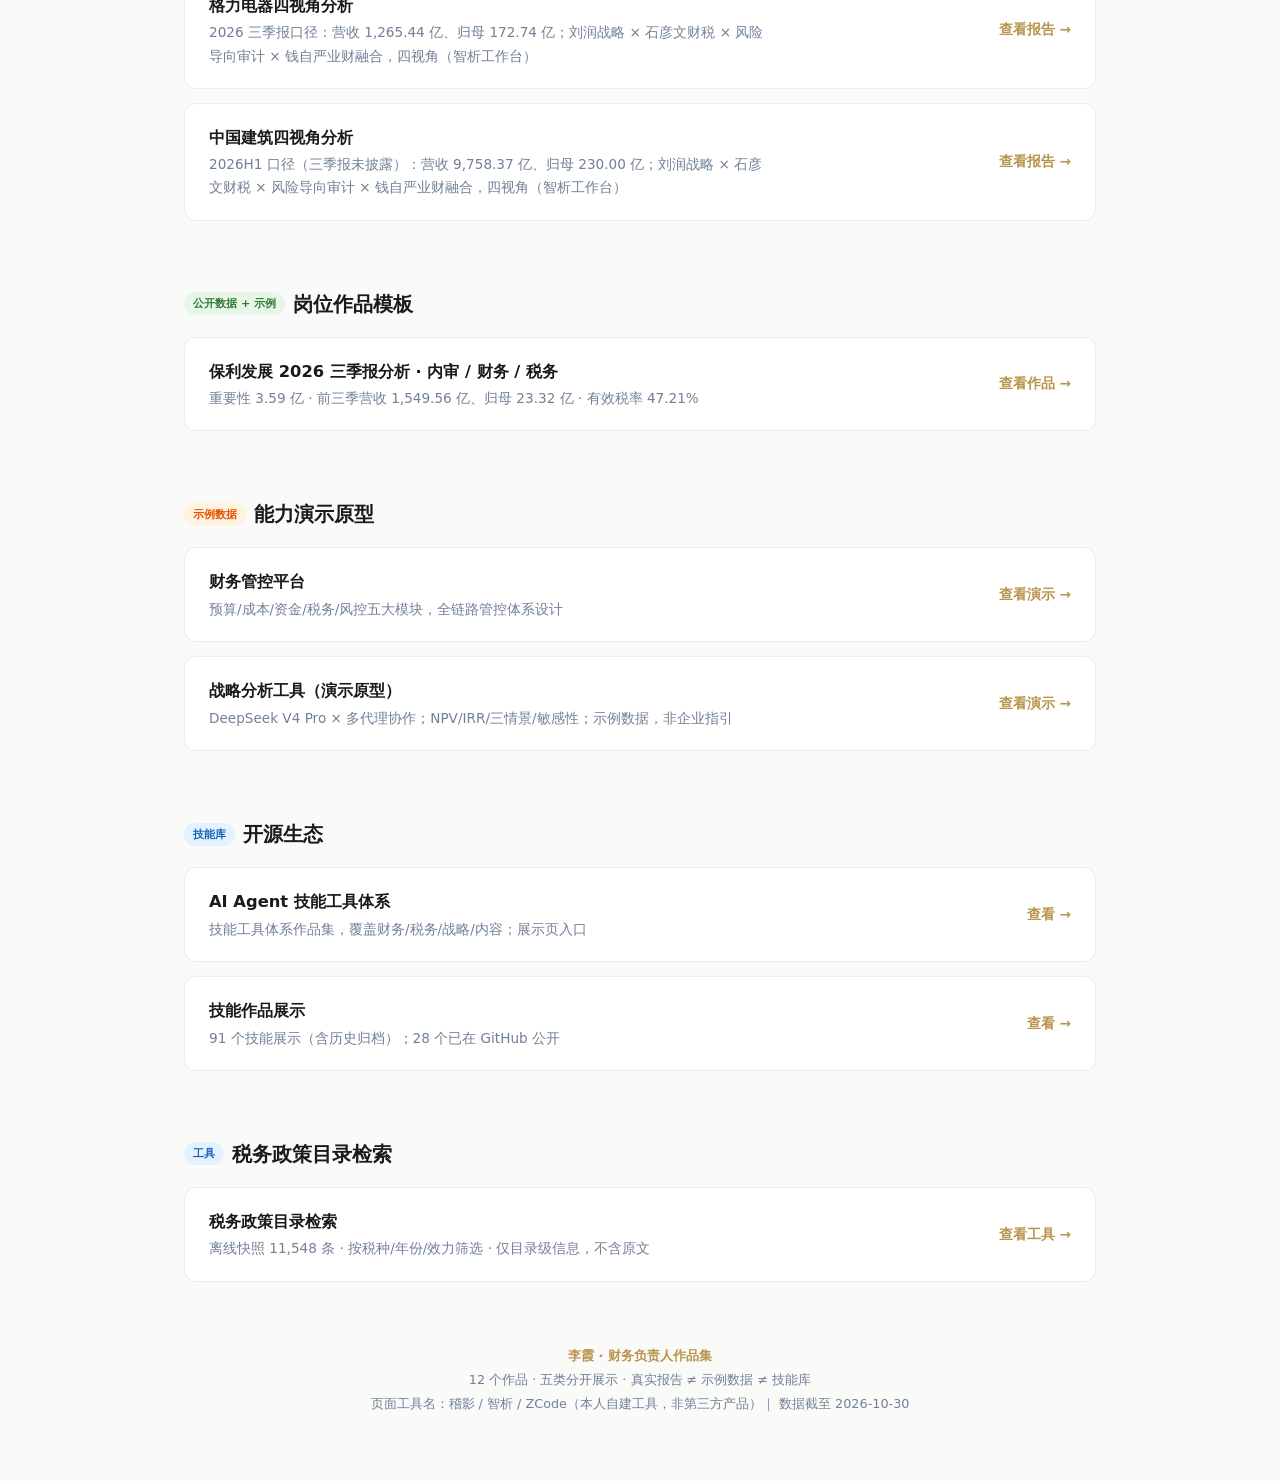
==== commit eb868fb7: "data: 全面更新至 2026 三季报口径（采集 2026-10-30）" ====
--- a/index.html
+++ b/index.html
@@ -53,47 +53,47 @@
       <table>
         <thead><tr><th>作品</th><th>结论先行</th><th>分析框架</th><th>数据口径</th><th>边界</th></tr></thead>
         <tbody>
-          <tr><td>中际旭创 2026H1</td><td>✓</td><td>四阶验真 + 两金敏感性 + 三因素 + 压力测试</td><td>公开财报 + 资料/预测逐项标注</td><td>2026Q3 未披露；2028E 非指引</td></tr>
-          <tr><td>美的集团</td><td>✓</td><td>财务健康 + 税务风险 + LRC + CBA</td><td>公开财报 + 模型估算</td><td>模型估算；年报/半年报不直接可比</td></tr>
-          <tr><td>万科 A</td><td>✓</td><td>四阶验真 + 三道红线 + 现金流四象限</td><td>公开财报；期末归母/平均存货口径</td><td>公开财报分析，非投资建议</td></tr>
+          <tr><td>中际旭创 2026Q3</td><td>✓</td><td>四阶验真 + 两金敏感性 + 三因素 + 压力测试</td><td>2026 三季报 + 资料/预测逐项标注</td><td>前三季累计；2028E 为情景假设，非指引</td></tr>
+          <tr><td>美的集团</td><td>✓</td><td>财务健康 + 税务风险 + LRC + CBA</td><td>2026 三季报 + 模型估算</td><td>模型估算；三季累计与年报不直接可比</td></tr>
+          <tr><td>万科 A</td><td>✓</td><td>四阶验真 + 三道红线 + 现金流四象限</td><td>2026 三季报；期末归母/平均存货口径</td><td>公开财报分析，非投资建议</td></tr>
           <tr><td>海尔智家</td><td>✓</td><td>九维认知网格 + τ 度量</td><td>公开信息 + 置信度 H/M/L</td><td>集团 vs 上市主体；AI 评分为定性</td></tr>
-          <tr><td>中国建筑</td><td>✓</td><td>战略 / 财税 / 审计 / 业财四视角</td><td>公开财报合并口径</td><td>非内部数据；能力演示</td></tr>
-          <tr><td>格力电器</td><td>✓</td><td>战略 / 财税 / 审计 / 业财四视角</td><td>公开财报合并口径</td><td>非内部数据；能力演示</td></tr>
-          <tr><td>保利发展</td><td>✓</td><td>内审 / 财务 / 税务三视角</td><td>2026H1 公开财报 + 示例模板</td><td>模板页为示例数据，非真实企业</td></tr>
+          <tr><td>中国建筑</td><td>✓</td><td>战略 / 财税 / 审计 / 业财四视角</td><td>2026H1 合并口径（三季报未披露）</td><td>非内部数据；能力演示</td></tr>
+          <tr><td>格力电器</td><td>✓</td><td>战略 / 财税 / 审计 / 业财四视角</td><td>2026 三季报合并口径</td><td>非内部数据；能力演示</td></tr>
+          <tr><td>保利发展</td><td>✓</td><td>内审 / 财务 / 税务三视角</td><td>2026 三季报公开财报 + 示例模板</td><td>模板页为示例数据，非真实企业</td></tr>
           <tr><td>财务管控平台</td><td>△</td><td>预算 / 成本 / 资金 / 税务 / 风控</td><td>示例数据</td><td>非真实企业数据</td></tr>
           <tr><td>战略分析工具</td><td>△</td><td>NPV / IRR / 三情景 / 敏感性</td><td>示例数据</td><td>演示原型；非公司指引</td></tr>
           <tr><td>AI Agent 技能工具体系</td><td>—</td><td>技能体系 / 方法论</td><td>技能展示</td><td>技能库，非企业报告</td></tr>
           <tr><td>技能作品展示</td><td>—</td><td>91 技能 / 6 类</td><td>展示页</td><td>28 个已公开；91 含历史归档</td></tr>
-          <tr><td>税务政策问答</td><td>△</td><td>税种 / 年份 / 效力筛选</td><td>离线政策库摘录</td><td>非权威全文；引用前核对原文</td></tr>
+          <tr><td>税务政策目录检索</td><td>△</td><td>税种 / 年份 / 效力筛选</td><td>离线目录快照（11,548 条）</td><td>仅目录级信息，不含原文</td></tr>
         </tbody>
       </table>
     </div>
   </div>
 
   <div class="section">
-    <h2><span class="tag green">真实报告</span> 基于公开年报数据 · 可复核</h2>
+    <h2><span class="tag green">真实报告</span> 基于公开财报数据 · 可复核</h2>
     <div class="card">
-      <div><div class="t">中际旭创 2026H1 成长质量与现金流穿透</div><div class="d">四阶验真 · 两金敏感性 · 收入三因素 · 2028E 压力测试；营收 417.78 亿、现金保障 13.18%</div></div>
+      <div><div class="t">中际旭创 2026Q3 成长质量与现金流穿透</div><div class="d">四阶验真 · 两金敏感性 · 收入三因素 · 2028E 压力测试；前三季营收 695.47 亿、归母 222.38 亿、现金保障 36.01%</div></div>
       <a href="https://vane1981-2011.github.io/zcode-portfolio/innolight-analysis.html">查看报告 →</a>
     </div>
     <div class="card">
-      <div><div class="t">万科 A 财报四阶验真分析</div><div class="d">2021–2026H1 四阶验真 · 三道红线 · 现金流四象限 · 估值与资产质量</div></div>
+      <div><div class="t">万科 A 财报四阶验真分析</div><div class="d">2021–2026Q3 四阶验真 · 三道红线 · 现金流四象限 · 估值与资产质量</div></div>
       <a href="https://vane1981-2011.github.io/vanke-four-views-showcase/">查看报告 →</a>
     </div>
     <div class="card">
-      <div><div class="t">美的集团综合评估</div><div class="d">2025 年报 + 2026 半年报，杜邦分析 · 税务风险预警 · 成熟度评估</div></div>
+      <div><div class="t">美的集团综合评估</div><div class="d">2025 年报 + 2026 三季报，杜邦分析 · 税务风险预警 · 成熟度评估</div></div>
       <a href="https://vane1981-2011.github.io/zcode-portfolio/midea-analysis.html">查看报告 →</a>
     </div>
     <div class="card">
-      <div><div class="t">海尔集团全维战略分析</div><div class="d">九维认知网格 × τ 度量体系，战略态势评估</div></div>
+      <div><div class="t">海尔集团全维战略分析</div><div class="d">2026 三季报口径：营收 2,218.19 亿、归母 149.99 亿；九维认知网格 × τ 度量体系</div></div>
       <a href="https://vane1981-2011.github.io/haier-analysis/">查看报告 →</a>
     </div>
     <div class="card">
-      <div><div class="t">格力电器四视角分析</div><div class="d">刘润战略 × 石彦文财税 × 风险导向审计 × 钱自严业财融合，四视角（智析工作台）</div></div>
+      <div><div class="t">格力电器四视角分析</div><div class="d">2026 三季报口径：营收 1,265.44 亿、归母 172.74 亿；刘润战略 × 石彦文财税 × 风险导向审计 × 钱自严业财融合，四视角（智析工作台）</div></div>
       <a href="https://vane1981-2011.github.io/zhixi-showcase/">查看报告 →</a>
     </div>
     <div class="card">
-      <div><div class="t">中国建筑四视角分析</div><div class="d">刘润战略 × 石彦文财税 × 风险导向审计 × 钱自严业财融合，四视角（智析工作台）</div></div>
+      <div><div class="t">中国建筑四视角分析</div><div class="d">2026H1 口径（三季报未披露）：营收 9,758.37 亿、归母 230.00 亿；刘润战略 × 石彦文财税 × 风险导向审计 × 钱自严业财融合，四视角（智析工作台）</div></div>
       <a href="https://vane1981-2011.github.io/zhixi-cscec/">查看报告 →</a>
     </div>
   </div>
@@ -101,8 +101,8 @@
   <div class="section">
     <h2><span class="tag green">公开数据 + 示例</span> 岗位作品模板</h2>
     <div class="card">
-      <div><div class="t">保利发展 2026 半年报分析 · 内审 / 财务 / 税务</div><div class="d">重要性 2.81 亿 · 17 个区域毛利贡献 · 有效税率 42.56% 与土增税 10.51 亿</div></div>
-      <a href="https://vane1981-2011.github.io/portfolio-index/portfolio-templates/">查看作品 →</a>
+      <div><div class="t">保利发展 2026 三季报分析 · 内审 / 财务 / 税务</div><div class="d">重要性 3.59 亿 · 前三季营收 1,549.56 亿、归母 23.32 亿 · 有效税率 47.21%</div></div>
+      <a href="https://vane1981-2011.github.io/portfolio-index/portfolio-templates/case-baoli/index.html">查看作品 →</a>
     </div>
   </div>
 
@@ -131,9 +131,9 @@
   </div>
 
   <div class="section">
-    <h2><span class="tag blue">工具</span> 税务政策问答</h2>
+    <h2><span class="tag blue">工具</span> 税务政策目录检索</h2>
     <div class="card">
-      <div><div class="t">税务政策问答</div><div class="d">离线政策库 · 按税种/年份/效力筛选 · 结构化摘要，引用以原文为准</div></div>
+      <div><div class="t">税务政策目录检索</div><div class="d">离线快照 11,548 条 · 按税种/年份/效力筛选 · 仅目录级信息，不含原文</div></div>
       <a href="https://vane1981-2011.github.io/tax-policy-qa/">查看工具 →</a>
     </div>
   </div>
@@ -142,9 +142,9 @@
 
 <footer>
   <div class="container">
-    <span class="brand">李霞 · AI 作品集</span><br>
+    <span class="brand">李霞 · 财务负责人作品集</span><br>
     12 个作品 · 五类分开展示 · 真实报告 ≠ 示例数据 ≠ 技能库<br>
-    Generated by 智析 · DeepSeek Harness × ZCode Skill Ecosystem
+    页面工具名：稽影 / 智析 / ZCode（本人自建工具，非第三方产品）｜ 数据截至 2026-10-30
   </div>
 </footer>
 </body>
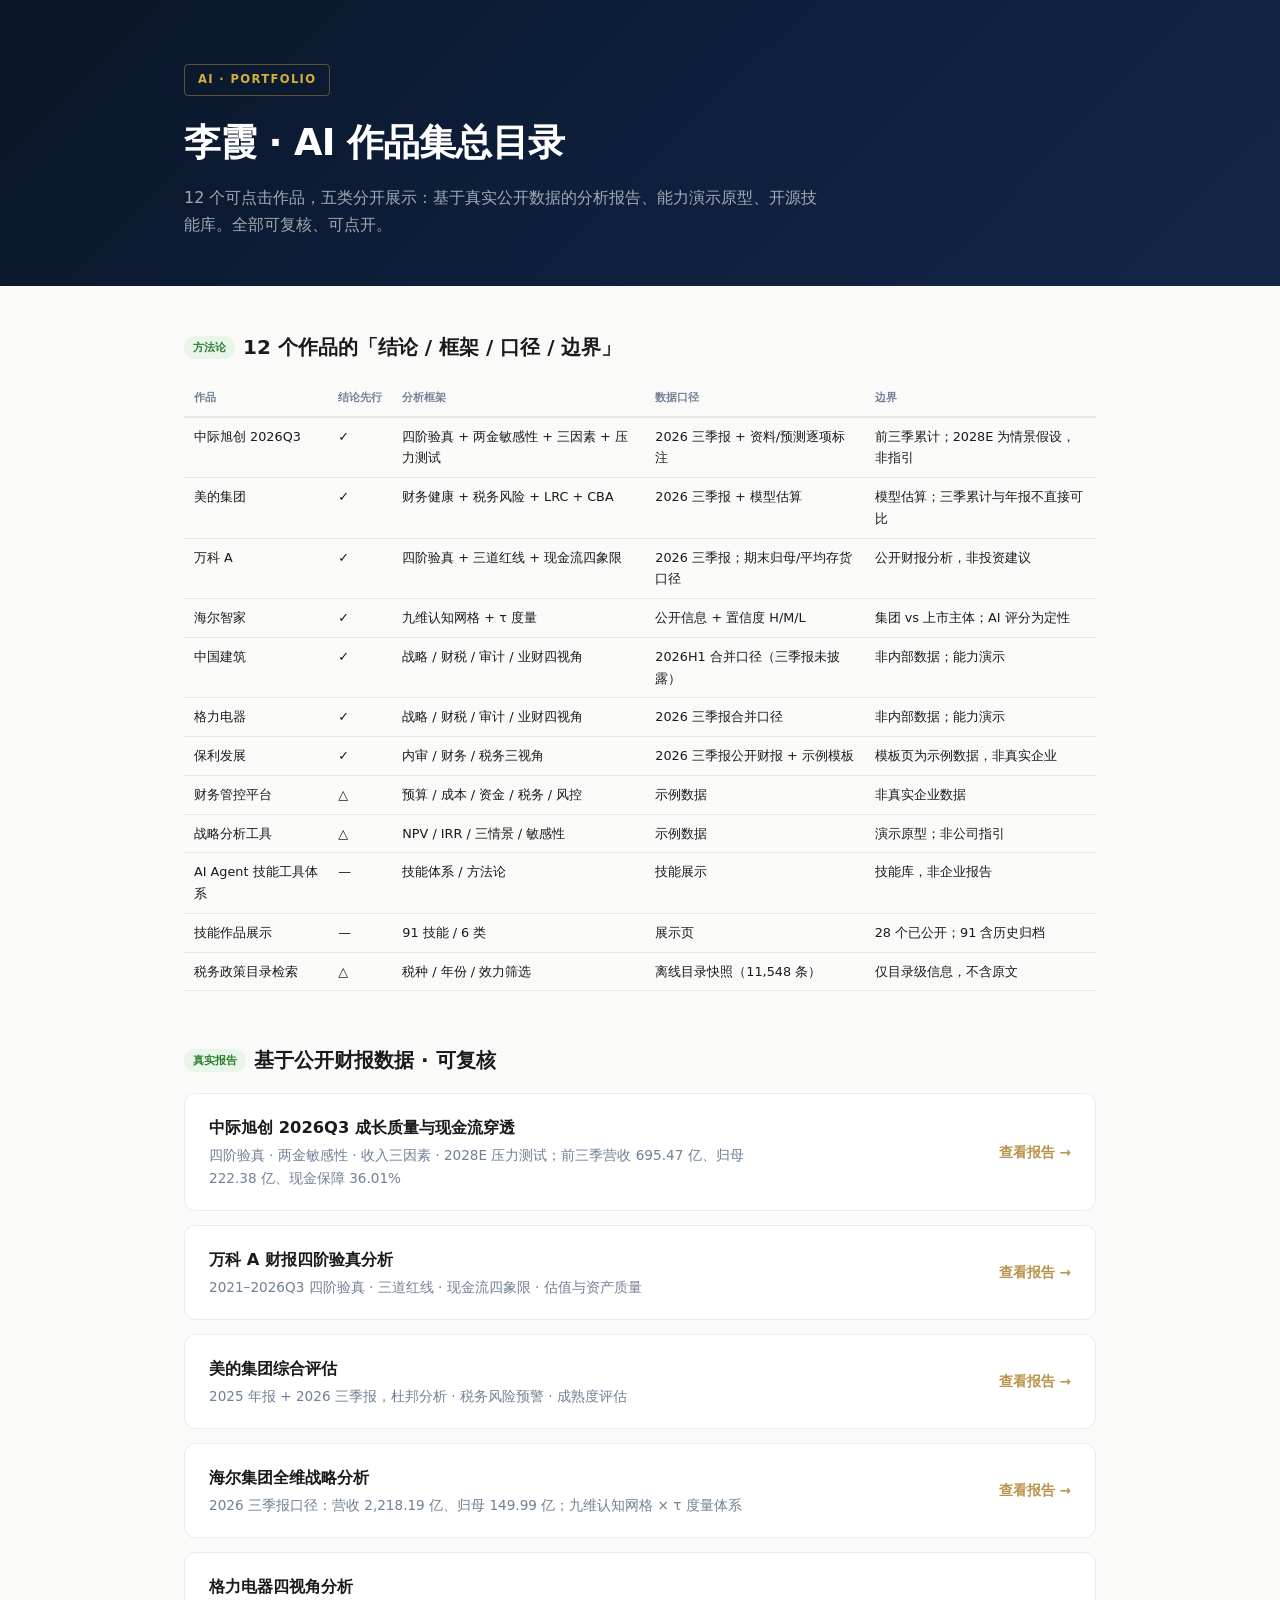
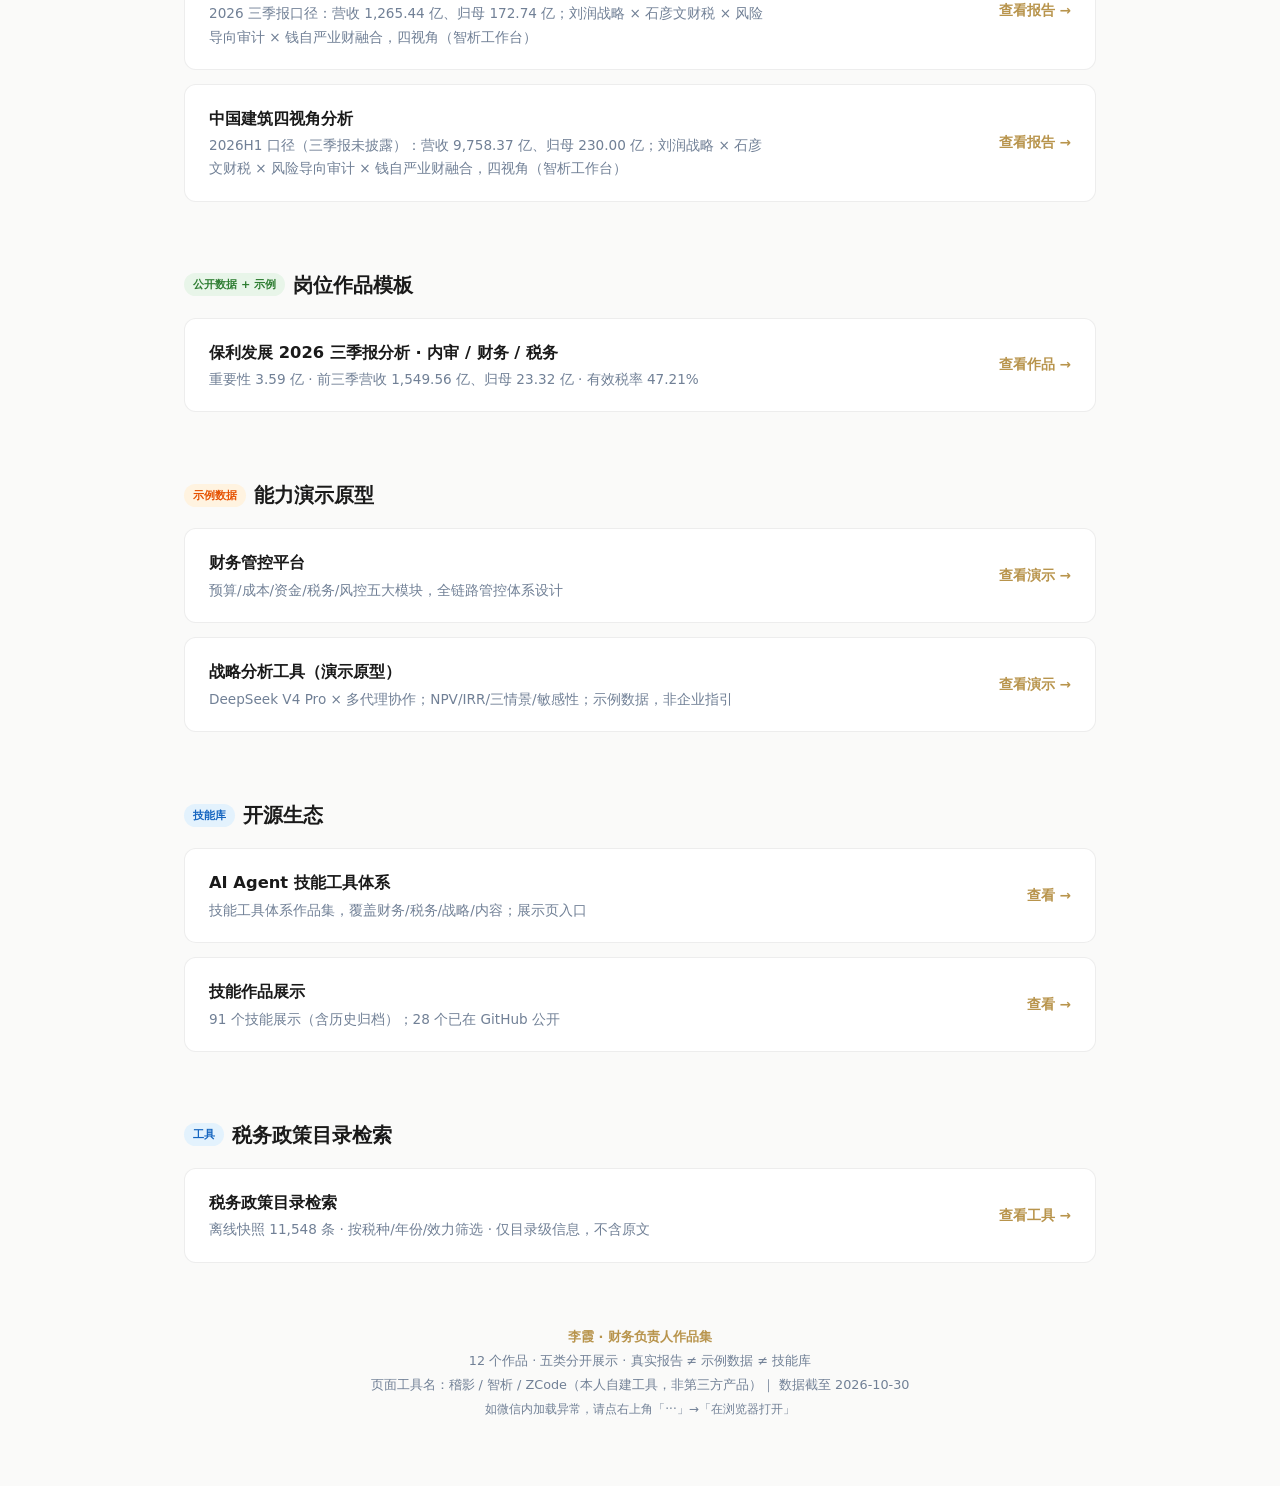
==== commit fb24e6cb: "fix(mobile): 作品总览对比表在手机上改为卡片布局，避免五列挤压成一字一行" ====
--- a/index.html
+++ b/index.html
@@ -32,8 +32,23 @@
   footer{padding:40px 0 64px;text-align:center;color:var(--muted);font-size:.8rem;line-height:1.9}
   footer .brand{color:var(--gold);font-weight:600}
   table{width:100%;border-collapse:collapse;font-size:.8rem}
-  th{text-align:left;color:var(--muted);font-size:.7rem;padding:8px 10px;border-bottom:2px solid var(--border)}
+  th{text-align:left;color:var(--muted);font-size:.7rem;padding:8px 10px;border-bottom:2px solid var(--border);white-space:nowrap}
   td{padding:8px 10px;border-bottom:1px solid var(--border);vertical-align:top}
+
+  .table-wrap{overflow-x:auto}
+  /* 手机端：对比表改为卡片，避免 5 列挤压成一字一行 */
+  @media (max-width:700px){
+    .table-wrap{overflow:visible}
+    table,thead,tbody,tr,td,th{display:block}
+    thead{display:none}
+    tbody tr{display:block;background:var(--card);border:1px solid var(--border);border-radius:12px;padding:14px 16px;margin-bottom:12px}
+    tbody td{display:flex;gap:12px;border:0;padding:4px 0;line-height:1.65}
+    tbody td::before{content:attr(data-label);flex:0 0 60px;color:var(--muted);font-size:.72rem;line-height:1.75}
+    tbody td:first-child{display:block;font-weight:600;font-size:.95rem;border-bottom:1px solid var(--border);padding:0 0 9px;margin-bottom:8px}
+    tbody td:first-child::before{display:none}
+    .section h2{font-size:1.1rem;gap:6px}
+    .tag{white-space:nowrap;flex:0 0 auto}
+  }
 </style>
 </head>
 <body>
@@ -49,22 +64,22 @@
 
   <div class="section">
     <h2><span class="tag green">方法论</span> 12 个作品的「结论 / 框架 / 口径 / 边界」</h2>
-    <div style="overflow-x:auto;">
+    <div class="table-wrap">
       <table>
         <thead><tr><th>作品</th><th>结论先行</th><th>分析框架</th><th>数据口径</th><th>边界</th></tr></thead>
         <tbody>
-          <tr><td>中际旭创 2026Q3</td><td>✓</td><td>四阶验真 + 两金敏感性 + 三因素 + 压力测试</td><td>2026 三季报 + 资料/预测逐项标注</td><td>前三季累计；2028E 为情景假设，非指引</td></tr>
-          <tr><td>美的集团</td><td>✓</td><td>财务健康 + 税务风险 + LRC + CBA</td><td>2026 三季报 + 模型估算</td><td>模型估算；三季累计与年报不直接可比</td></tr>
-          <tr><td>万科 A</td><td>✓</td><td>四阶验真 + 三道红线 + 现金流四象限</td><td>2026 三季报；期末归母/平均存货口径</td><td>公开财报分析，非投资建议</td></tr>
-          <tr><td>海尔智家</td><td>✓</td><td>九维认知网格 + τ 度量</td><td>公开信息 + 置信度 H/M/L</td><td>集团 vs 上市主体；AI 评分为定性</td></tr>
-          <tr><td>中国建筑</td><td>✓</td><td>战略 / 财税 / 审计 / 业财四视角</td><td>2026H1 合并口径（三季报未披露）</td><td>非内部数据；能力演示</td></tr>
-          <tr><td>格力电器</td><td>✓</td><td>战略 / 财税 / 审计 / 业财四视角</td><td>2026 三季报合并口径</td><td>非内部数据；能力演示</td></tr>
-          <tr><td>保利发展</td><td>✓</td><td>内审 / 财务 / 税务三视角</td><td>2026 三季报公开财报 + 示例模板</td><td>模板页为示例数据，非真实企业</td></tr>
-          <tr><td>财务管控平台</td><td>△</td><td>预算 / 成本 / 资金 / 税务 / 风控</td><td>示例数据</td><td>非真实企业数据</td></tr>
-          <tr><td>战略分析工具</td><td>△</td><td>NPV / IRR / 三情景 / 敏感性</td><td>示例数据</td><td>演示原型；非公司指引</td></tr>
-          <tr><td>AI Agent 技能工具体系</td><td>—</td><td>技能体系 / 方法论</td><td>技能展示</td><td>技能库，非企业报告</td></tr>
-          <tr><td>技能作品展示</td><td>—</td><td>91 技能 / 6 类</td><td>展示页</td><td>28 个已公开；91 含历史归档</td></tr>
-          <tr><td>税务政策目录检索</td><td>△</td><td>税种 / 年份 / 效力筛选</td><td>离线目录快照（11,548 条）</td><td>仅目录级信息，不含原文</td></tr>
+          <tr><td data-label="作品">中际旭创 2026Q3</td><td data-label="结论先行">✓</td><td data-label="分析框架">四阶验真 + 两金敏感性 + 三因素 + 压力测试</td><td data-label="数据口径">2026 三季报 + 资料/预测逐项标注</td><td data-label="边界">前三季累计；2028E 为情景假设，非指引</td></tr>
+          <tr><td data-label="作品">美的集团</td><td data-label="结论先行">✓</td><td data-label="分析框架">财务健康 + 税务风险 + LRC + CBA</td><td data-label="数据口径">2026 三季报 + 模型估算</td><td data-label="边界">模型估算；三季累计与年报不直接可比</td></tr>
+          <tr><td data-label="作品">万科 A</td><td data-label="结论先行">✓</td><td data-label="分析框架">四阶验真 + 三道红线 + 现金流四象限</td><td data-label="数据口径">2026 三季报；期末归母/平均存货口径</td><td data-label="边界">公开财报分析，非投资建议</td></tr>
+          <tr><td data-label="作品">海尔智家</td><td data-label="结论先行">✓</td><td data-label="分析框架">九维认知网格 + τ 度量</td><td data-label="数据口径">公开信息 + 置信度 H/M/L</td><td data-label="边界">集团 vs 上市主体；AI 评分为定性</td></tr>
+          <tr><td data-label="作品">中国建筑</td><td data-label="结论先行">✓</td><td data-label="分析框架">战略 / 财税 / 审计 / 业财四视角</td><td data-label="数据口径">2026H1 合并口径（三季报未披露）</td><td data-label="边界">非内部数据；能力演示</td></tr>
+          <tr><td data-label="作品">格力电器</td><td data-label="结论先行">✓</td><td data-label="分析框架">战略 / 财税 / 审计 / 业财四视角</td><td data-label="数据口径">2026 三季报合并口径</td><td data-label="边界">非内部数据；能力演示</td></tr>
+          <tr><td data-label="作品">保利发展</td><td data-label="结论先行">✓</td><td data-label="分析框架">内审 / 财务 / 税务三视角</td><td data-label="数据口径">2026 三季报公开财报 + 示例模板</td><td data-label="边界">模板页为示例数据，非真实企业</td></tr>
+          <tr><td data-label="作品">财务管控平台</td><td data-label="结论先行">△</td><td data-label="分析框架">预算 / 成本 / 资金 / 税务 / 风控</td><td data-label="数据口径">示例数据</td><td data-label="边界">非真实企业数据</td></tr>
+          <tr><td data-label="作品">战略分析工具</td><td data-label="结论先行">△</td><td data-label="分析框架">NPV / IRR / 三情景 / 敏感性</td><td data-label="数据口径">示例数据</td><td data-label="边界">演示原型；非公司指引</td></tr>
+          <tr><td data-label="作品">AI Agent 技能工具体系</td><td data-label="结论先行">—</td><td data-label="分析框架">技能体系 / 方法论</td><td data-label="数据口径">技能展示</td><td data-label="边界">技能库，非企业报告</td></tr>
+          <tr><td data-label="作品">技能作品展示</td><td data-label="结论先行">—</td><td data-label="分析框架">91 技能 / 6 类</td><td data-label="数据口径">展示页</td><td data-label="边界">28 个已公开；91 含历史归档</td></tr>
+          <tr><td data-label="作品">税务政策目录检索</td><td data-label="结论先行">△</td><td data-label="分析框架">税种 / 年份 / 效力筛选</td><td data-label="数据口径">离线目录快照（11,548 条）</td><td data-label="边界">仅目录级信息，不含原文</td></tr>
         </tbody>
       </table>
     </div>
@@ -144,7 +159,8 @@
   <div class="container">
     <span class="brand">李霞 · 财务负责人作品集</span><br>
     12 个作品 · 五类分开展示 · 真实报告 ≠ 示例数据 ≠ 技能库<br>
-    页面工具名：稽影 / 智析 / ZCode（本人自建工具，非第三方产品）｜ 数据截至 2026-10-30
+    页面工具名：稽影 / 智析 / ZCode（本人自建工具，非第三方产品）｜ 数据截至 2026-10-30<br>
+    <span style="font-size:.75rem">如微信内加载异常，请点右上角「···」→「在浏览器打开」</span>
   </div>
 </footer>
 </body>
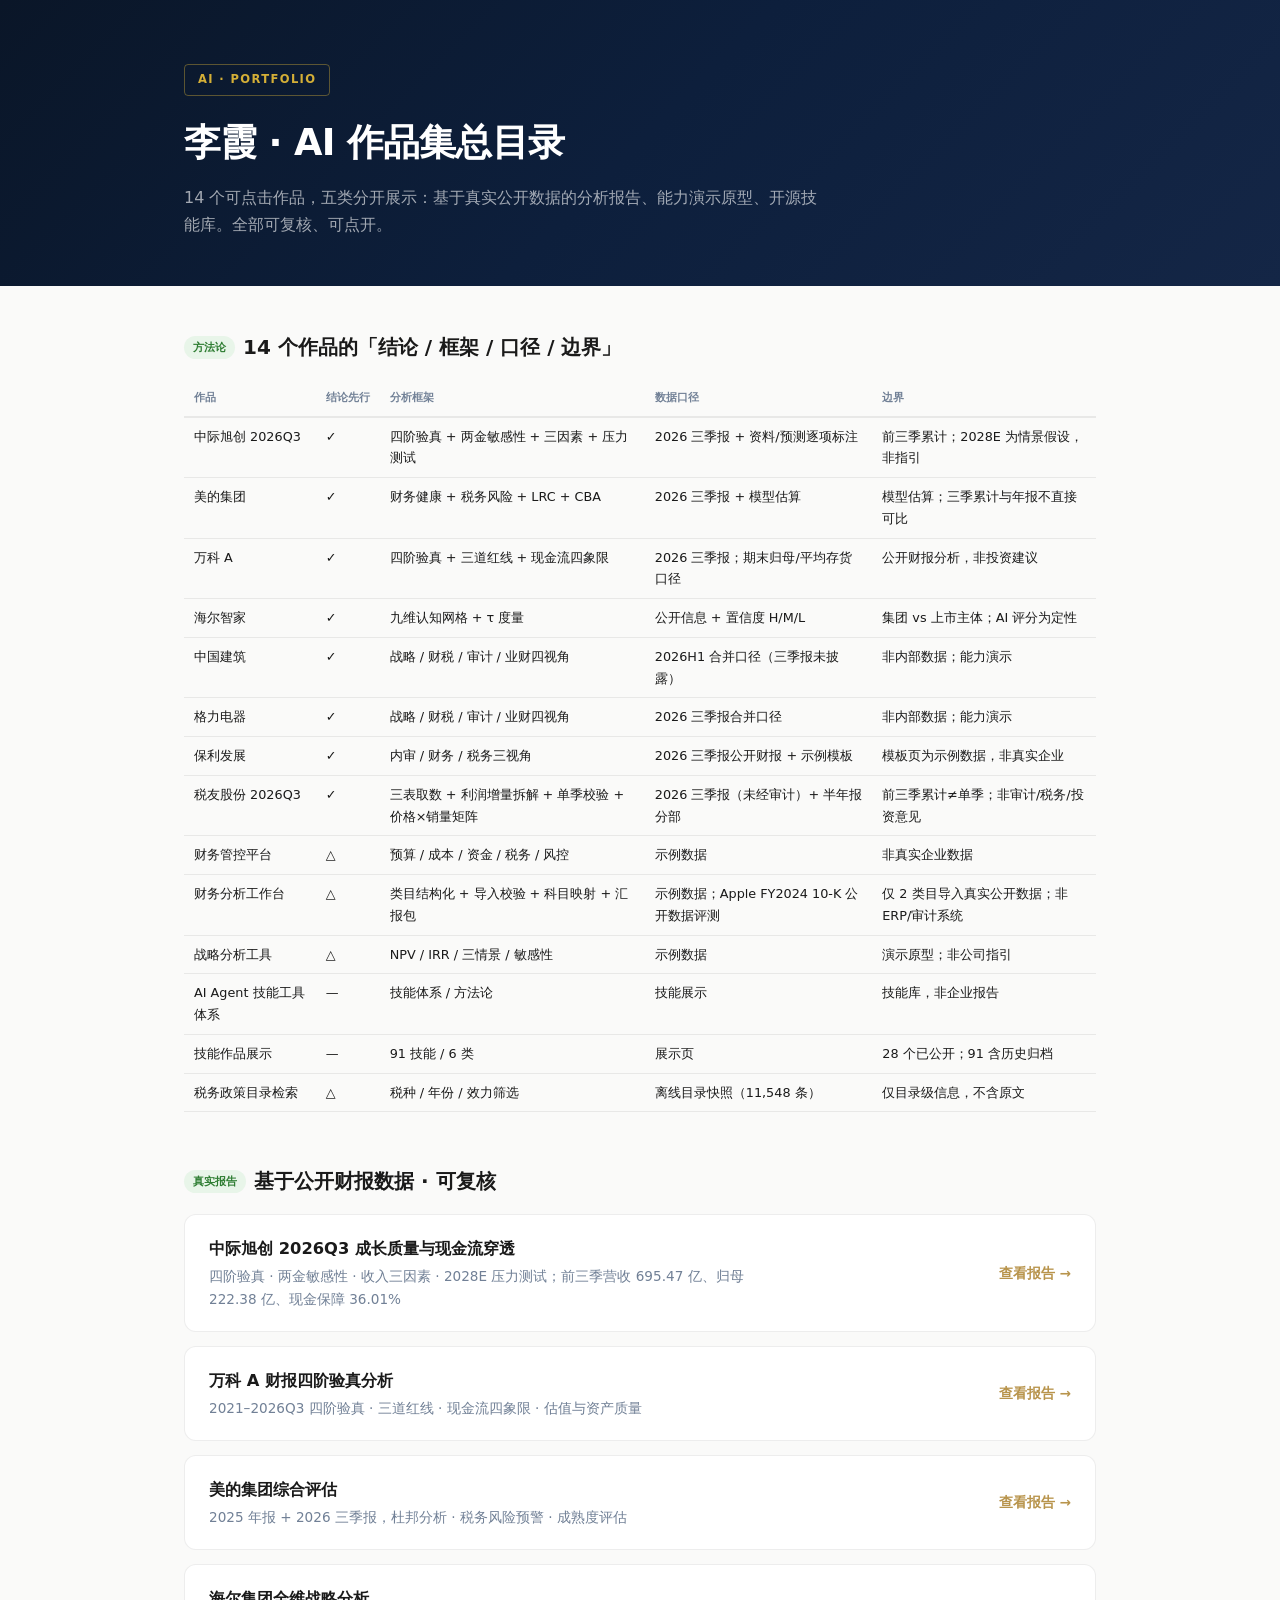
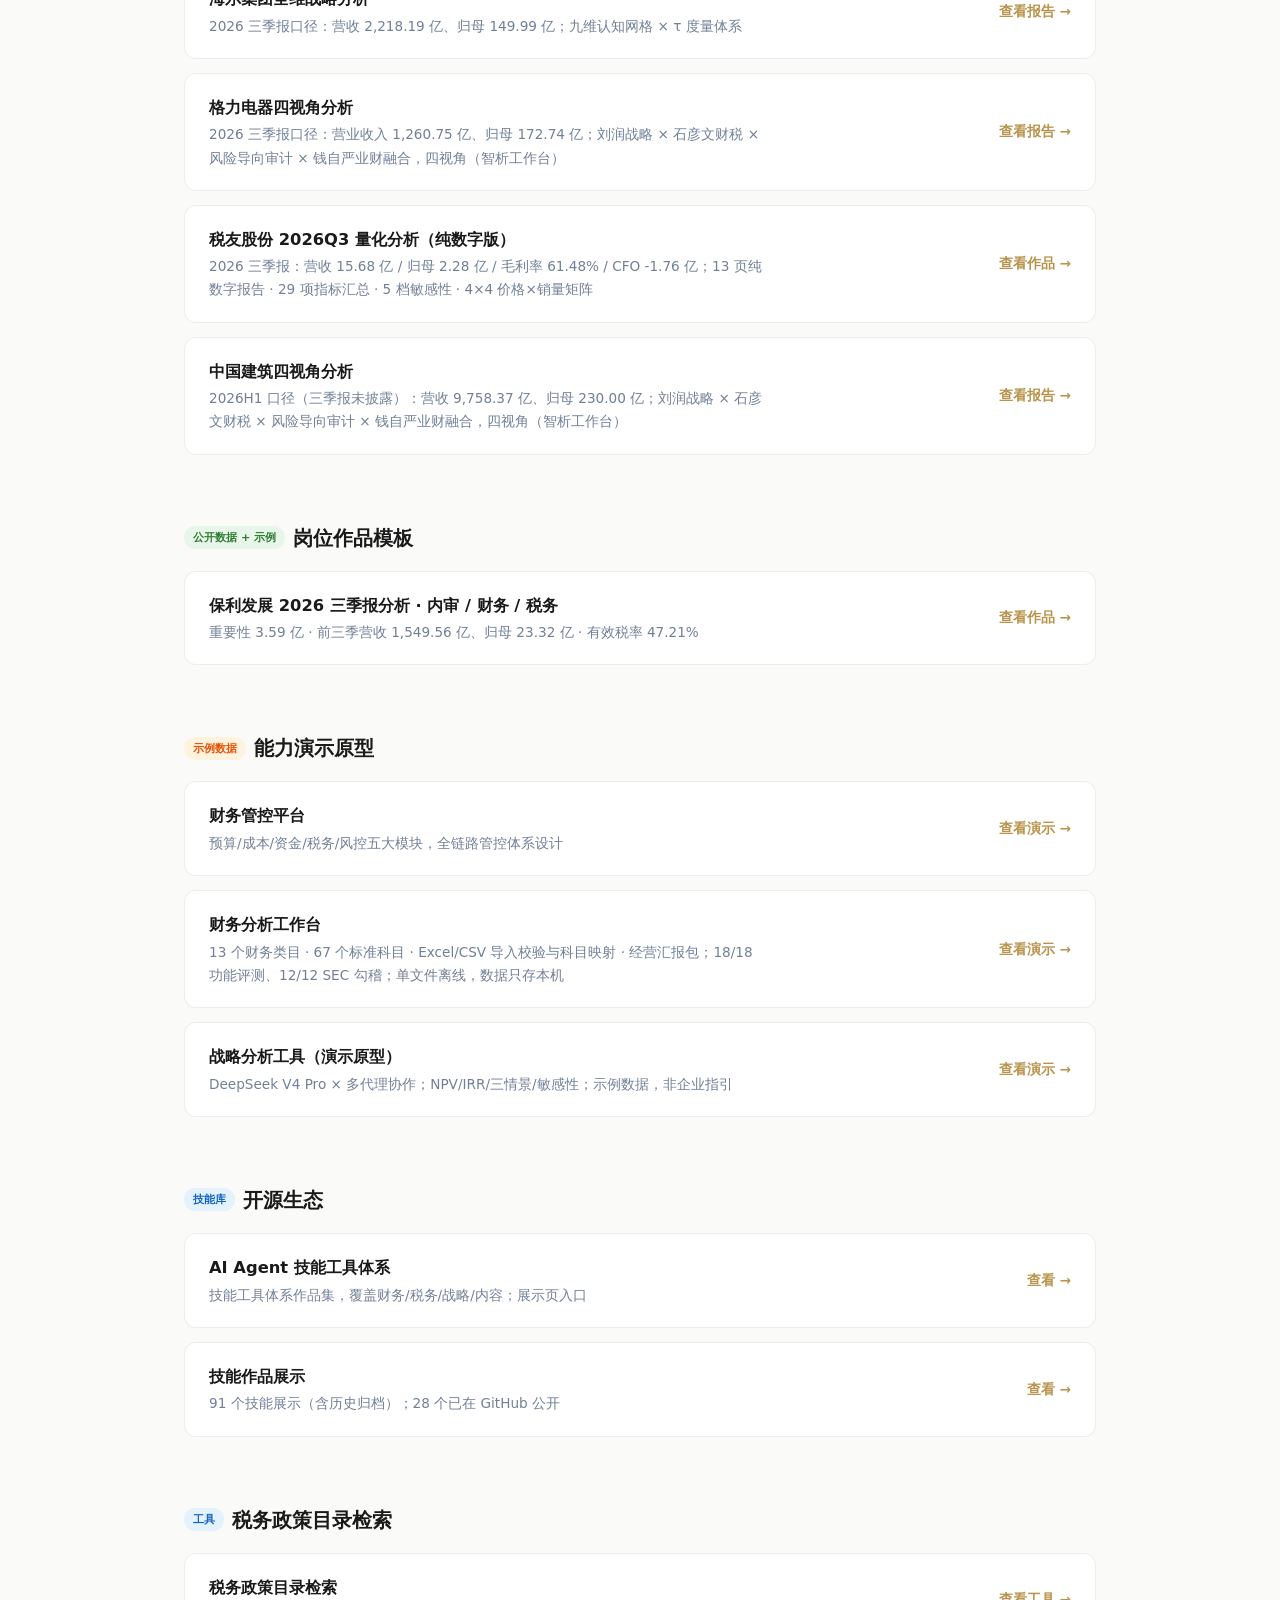
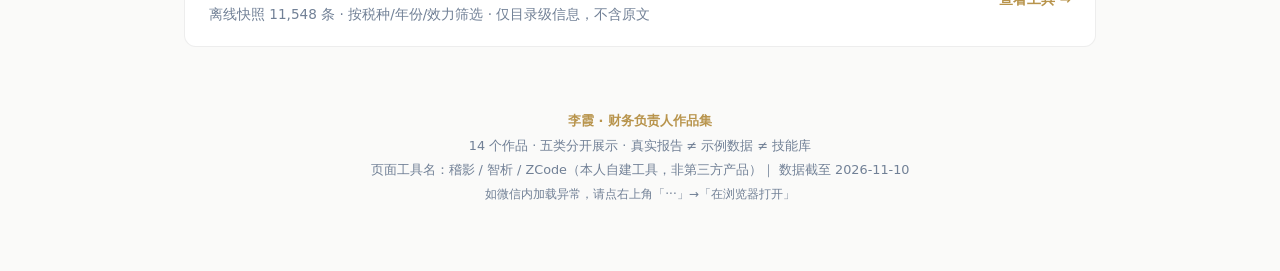
==== commit 57b27bdb: "feat(portfolio): 新增税友2026Q3量化分析与财务分析工作台作品页" ====
--- a/index.html
+++ b/index.html
@@ -56,14 +56,14 @@
   <div class="container">
     <span class="badge">AI · PORTFOLIO</span>
     <h1>李霞 · AI 作品集总目录</h1>
-    <div class="sub">12 个可点击作品，五类分开展示：基于真实公开数据的分析报告、能力演示原型、开源技能库。全部可复核、可点开。</div>
+    <div class="sub">14 个可点击作品，五类分开展示：基于真实公开数据的分析报告、能力演示原型、开源技能库。全部可复核、可点开。</div>
   </div>
 </header>
 
 <div class="container">
 
   <div class="section">
-    <h2><span class="tag green">方法论</span> 12 个作品的「结论 / 框架 / 口径 / 边界」</h2>
+    <h2><span class="tag green">方法论</span> 14 个作品的「结论 / 框架 / 口径 / 边界」</h2>
     <div class="table-wrap">
       <table>
         <thead><tr><th>作品</th><th>结论先行</th><th>分析框架</th><th>数据口径</th><th>边界</th></tr></thead>
@@ -75,7 +75,9 @@
           <tr><td data-label="作品">中国建筑</td><td data-label="结论先行">✓</td><td data-label="分析框架">战略 / 财税 / 审计 / 业财四视角</td><td data-label="数据口径">2026H1 合并口径（三季报未披露）</td><td data-label="边界">非内部数据；能力演示</td></tr>
           <tr><td data-label="作品">格力电器</td><td data-label="结论先行">✓</td><td data-label="分析框架">战略 / 财税 / 审计 / 业财四视角</td><td data-label="数据口径">2026 三季报合并口径</td><td data-label="边界">非内部数据；能力演示</td></tr>
           <tr><td data-label="作品">保利发展</td><td data-label="结论先行">✓</td><td data-label="分析框架">内审 / 财务 / 税务三视角</td><td data-label="数据口径">2026 三季报公开财报 + 示例模板</td><td data-label="边界">模板页为示例数据，非真实企业</td></tr>
+          <tr><td data-label="作品">税友股份 2026Q3</td><td data-label="结论先行">✓</td><td data-label="分析框架">三表取数 + 利润增量拆解 + 单季校验 + 价格×销量矩阵</td><td data-label="数据口径">2026 三季报（未经审计）+ 半年报分部</td><td data-label="边界">前三季累计≠单季；非审计/税务/投资意见</td></tr>
           <tr><td data-label="作品">财务管控平台</td><td data-label="结论先行">△</td><td data-label="分析框架">预算 / 成本 / 资金 / 税务 / 风控</td><td data-label="数据口径">示例数据</td><td data-label="边界">非真实企业数据</td></tr>
+          <tr><td data-label="作品">财务分析工作台</td><td data-label="结论先行">△</td><td data-label="分析框架">类目结构化 + 导入校验 + 科目映射 + 汇报包</td><td data-label="数据口径">示例数据；Apple FY2024 10-K 公开数据评测</td><td data-label="边界">仅 2 类目导入真实公开数据；非 ERP/审计系统</td></tr>
           <tr><td data-label="作品">战略分析工具</td><td data-label="结论先行">△</td><td data-label="分析框架">NPV / IRR / 三情景 / 敏感性</td><td data-label="数据口径">示例数据</td><td data-label="边界">演示原型；非公司指引</td></tr>
           <tr><td data-label="作品">AI Agent 技能工具体系</td><td data-label="结论先行">—</td><td data-label="分析框架">技能体系 / 方法论</td><td data-label="数据口径">技能展示</td><td data-label="边界">技能库，非企业报告</td></tr>
           <tr><td data-label="作品">技能作品展示</td><td data-label="结论先行">—</td><td data-label="分析框架">91 技能 / 6 类</td><td data-label="数据口径">展示页</td><td data-label="边界">28 个已公开；91 含历史归档</td></tr>
@@ -104,8 +106,12 @@
       <a href="https://vane1981-2011.github.io/haier-analysis/">查看报告 →</a>
     </div>
     <div class="card">
-      <div><div class="t">格力电器四视角分析</div><div class="d">2026 三季报口径：营收 1,265.44 亿、归母 172.74 亿；刘润战略 × 石彦文财税 × 风险导向审计 × 钱自严业财融合，四视角（智析工作台）</div></div>
+      <div><div class="t">格力电器四视角分析</div><div class="d">2026 三季报口径：营业收入 1,260.75 亿、归母 172.74 亿；刘润战略 × 石彦文财税 × 风险导向审计 × 钱自严业财融合，四视角（智析工作台）</div></div>
       <a href="https://vane1981-2011.github.io/zhixi-showcase/">查看报告 →</a>
+    </div>
+    <div class="card">
+      <div><div class="t">税友股份 2026Q3 量化分析（纯数字版）</div><div class="d">2026 三季报：营收 15.68 亿 / 归母 2.28 亿 / 毛利率 61.48% / CFO -1.76 亿；13 页纯数字报告 · 29 项指标汇总 · 5 档敏感性 · 4×4 价格×销量矩阵</div></div>
+      <a href="https://vane1981-2011.github.io/portfolio-index/portfolio-templates/case-shuiyou/index.html">查看作品 →</a>
     </div>
     <div class="card">
       <div><div class="t">中国建筑四视角分析</div><div class="d">2026H1 口径（三季报未披露）：营收 9,758.37 亿、归母 230.00 亿；刘润战略 × 石彦文财税 × 风险导向审计 × 钱自严业财融合，四视角（智析工作台）</div></div>
@@ -126,6 +132,10 @@
     <div class="card">
       <div><div class="t">财务管控平台</div><div class="d">预算/成本/资金/税务/风控五大模块，全链路管控体系设计</div></div>
       <a href="https://vane1981-2011.github.io/finance-platform/">查看演示 →</a>
+    </div>
+    <div class="card">
+      <div><div class="t">财务分析工作台</div><div class="d">13 个财务类目 · 67 个标准科目 · Excel/CSV 导入校验与科目映射 · 经营汇报包；18/18 功能评测、12/12 SEC 勾稽；单文件离线，数据只存本机</div></div>
+      <a href="https://vane1981-2011.github.io/portfolio-index/portfolio-templates/finance-workbench/index.html">查看演示 →</a>
     </div>
     <div class="card">
       <div><div class="t">战略分析工具（演示原型）</div><div class="d">DeepSeek V4 Pro × 多代理协作；NPV/IRR/三情景/敏感性；示例数据，非企业指引</div></div>
@@ -158,8 +168,8 @@
 <footer>
   <div class="container">
     <span class="brand">李霞 · 财务负责人作品集</span><br>
-    12 个作品 · 五类分开展示 · 真实报告 ≠ 示例数据 ≠ 技能库<br>
-    页面工具名：稽影 / 智析 / ZCode（本人自建工具，非第三方产品）｜ 数据截至 2026-10-30<br>
+    14 个作品 · 五类分开展示 · 真实报告 ≠ 示例数据 ≠ 技能库<br>
+    页面工具名：稽影 / 智析 / ZCode（本人自建工具，非第三方产品）｜ 数据截至 2026-11-10<br>
     <span style="font-size:.75rem">如微信内加载异常，请点右上角「···」→「在浏览器打开」</span>
   </div>
 </footer>
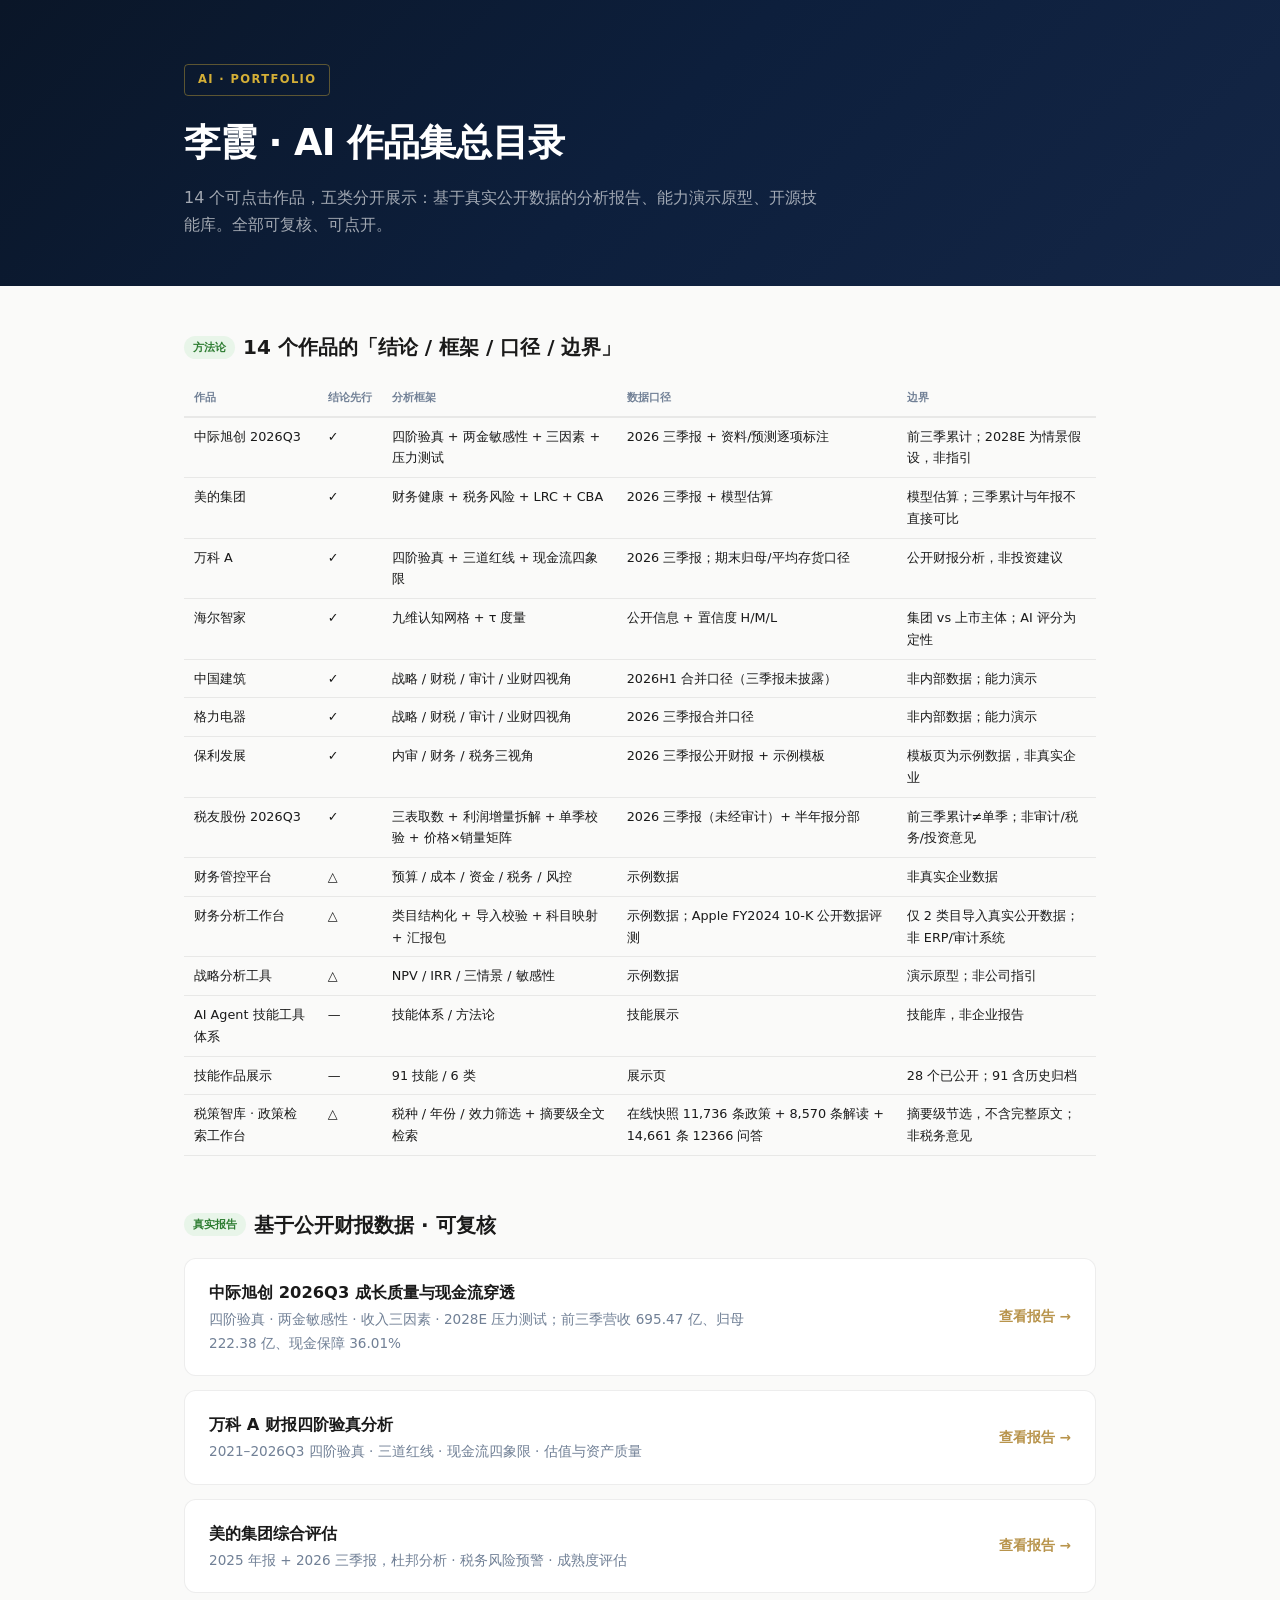
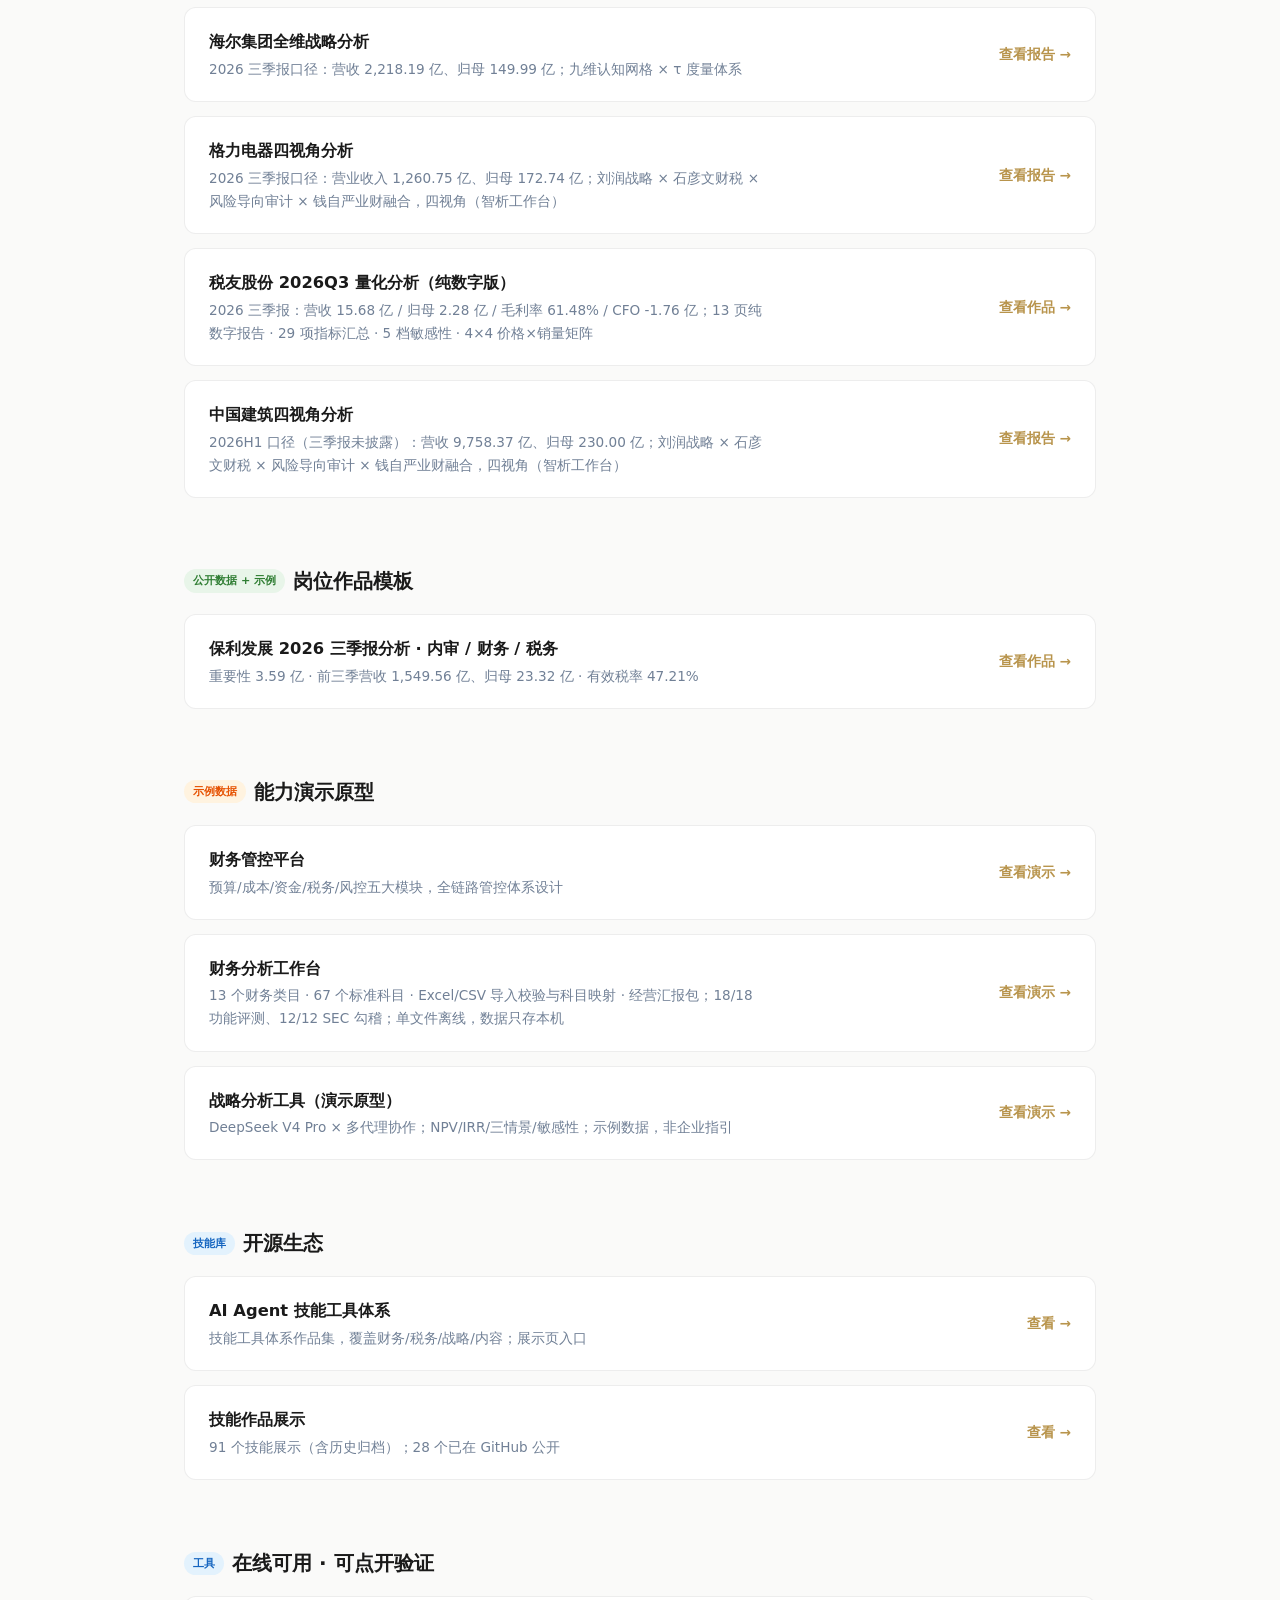
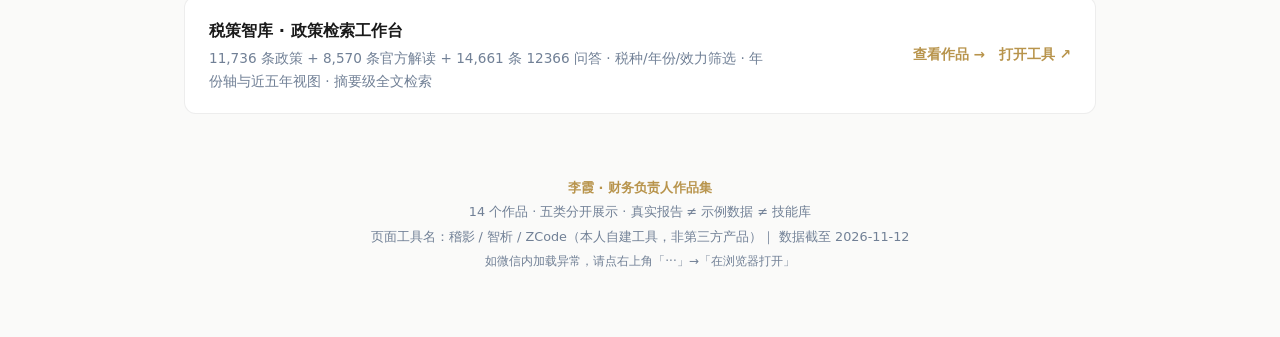
==== commit b388b2b8: "feat(portfolio): 新增税策智库作品页（年份轴/检索态/终端适配/交付自检，3 页 A4） - 总目录「税务政策目录检索」升级为「税策智库 · 政策检索工作台」 - 数据更新为政策 11" ====
--- a/index.html
+++ b/index.html
@@ -81,7 +81,7 @@
           <tr><td data-label="作品">战略分析工具</td><td data-label="结论先行">△</td><td data-label="分析框架">NPV / IRR / 三情景 / 敏感性</td><td data-label="数据口径">示例数据</td><td data-label="边界">演示原型；非公司指引</td></tr>
           <tr><td data-label="作品">AI Agent 技能工具体系</td><td data-label="结论先行">—</td><td data-label="分析框架">技能体系 / 方法论</td><td data-label="数据口径">技能展示</td><td data-label="边界">技能库，非企业报告</td></tr>
           <tr><td data-label="作品">技能作品展示</td><td data-label="结论先行">—</td><td data-label="分析框架">91 技能 / 6 类</td><td data-label="数据口径">展示页</td><td data-label="边界">28 个已公开；91 含历史归档</td></tr>
-          <tr><td data-label="作品">税务政策目录检索</td><td data-label="结论先行">△</td><td data-label="分析框架">税种 / 年份 / 效力筛选</td><td data-label="数据口径">离线目录快照（11,548 条）</td><td data-label="边界">仅目录级信息，不含原文</td></tr>
+          <tr><td data-label="作品">税策智库 · 政策检索工作台</td><td data-label="结论先行">△</td><td data-label="分析框架">税种 / 年份 / 效力筛选 + 摘要级全文检索</td><td data-label="数据口径">在线快照 11,736 条政策 + 8,570 条解读 + 14,661 条 12366 问答</td><td data-label="边界">摘要级节选，不含完整原文；非税务意见</td></tr>
         </tbody>
       </table>
     </div>
@@ -156,10 +156,13 @@
   </div>
 
   <div class="section">
-    <h2><span class="tag blue">工具</span> 税务政策目录检索</h2>
+    <h2><span class="tag blue">工具</span> 在线可用 · 可点开验证</h2>
     <div class="card">
-      <div><div class="t">税务政策目录检索</div><div class="d">离线快照 11,548 条 · 按税种/年份/效力筛选 · 仅目录级信息，不含原文</div></div>
-      <a href="https://vane1981-2011.github.io/tax-policy-qa/">查看工具 →</a>
+      <div><div class="t">税策智库 · 政策检索工作台</div><div class="d">11,736 条政策 + 8,570 条官方解读 + 14,661 条 12366 问答 · 税种/年份/效力筛选 · 年份轴与近五年视图 · 摘要级全文检索</div></div>
+      <span style="display:flex;gap:14px;flex-wrap:wrap">
+        <a href="https://vane1981-2011.github.io/portfolio-index/portfolio-templates/tax-desk/index.html">查看作品 →</a>
+        <a href="https://vane1981-2011.github.io/tax-policy-qa/">打开工具 ↗</a>
+      </span>
     </div>
   </div>
 
@@ -169,7 +172,7 @@
   <div class="container">
     <span class="brand">李霞 · 财务负责人作品集</span><br>
     14 个作品 · 五类分开展示 · 真实报告 ≠ 示例数据 ≠ 技能库<br>
-    页面工具名：稽影 / 智析 / ZCode（本人自建工具，非第三方产品）｜ 数据截至 2026-11-10<br>
+    页面工具名：稽影 / 智析 / ZCode（本人自建工具，非第三方产品）｜ 数据截至 2026-11-12<br>
     <span style="font-size:.75rem">如微信内加载异常，请点右上角「···」→「在浏览器打开」</span>
   </div>
 </footer>
